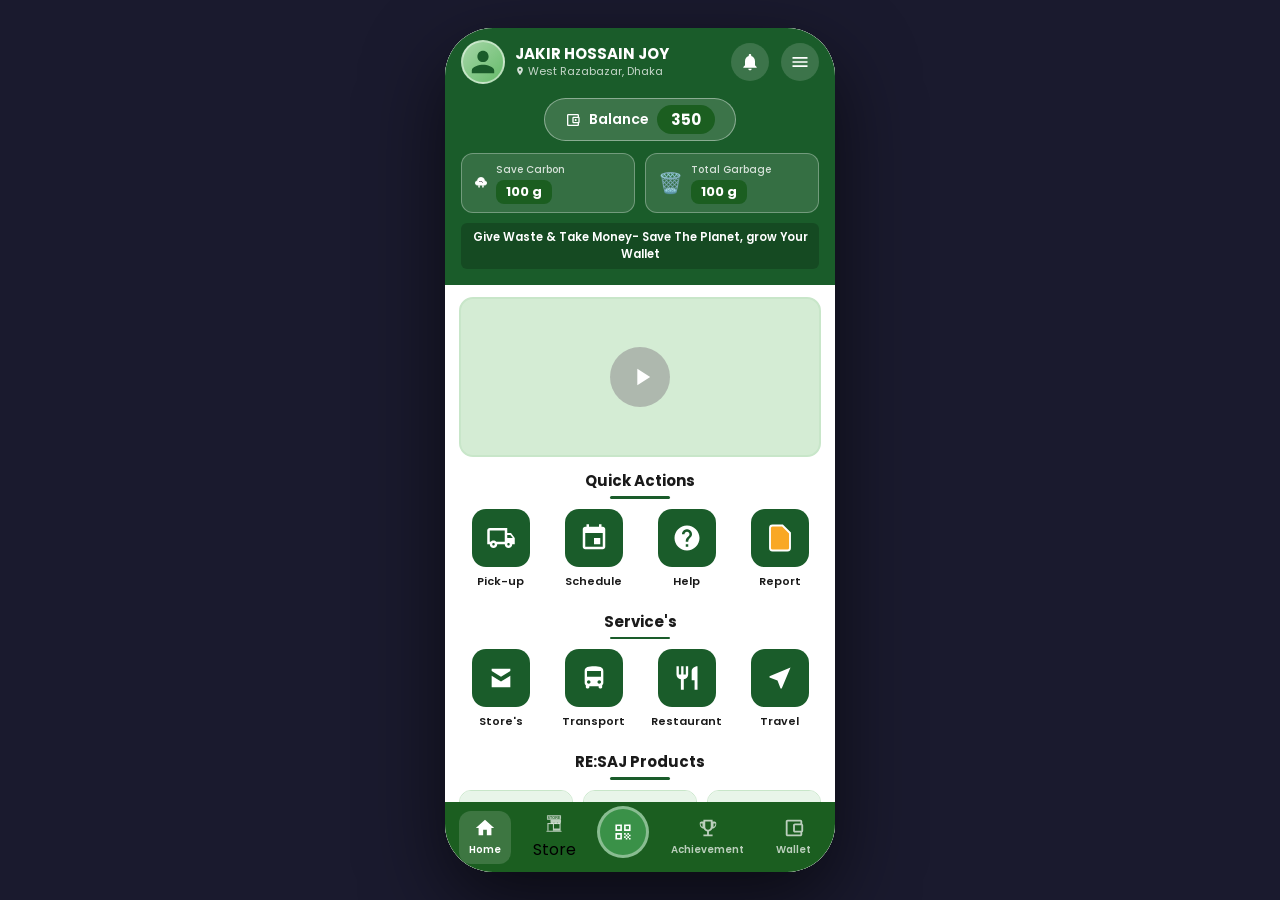
==== resaj-app.html @ 131d543c "Add files via upload" ====
<!DOCTYPE html>
<html lang="en">
<head>
<meta charset="UTF-8">
<meta name="viewport" content="width=device-width, initial-scale=1.0, maximum-scale=1.0">
<title>RE:SAJ App</title>
<link href="https://fonts.googleapis.com/css2?family=Poppins:wght@400;500;600;700;800&family=Nunito:wght@400;600;700;800&display=swap" rel="stylesheet">
<style>
  :root {
    --green-dark: #1a5c2a;
    --green-mid: #216b30;
    --green-main: #2d7a3a;
    --green-light: #3a9148;
    --green-pale: #c8e6c9;
    --green-bg: #e8f5e9;
    --green-btn: #1b5e20;
    --accent-gold: #f9a825;
    --accent-red: #e53935;
    --white: #ffffff;
    --text-dark: #1a1a1a;
    --text-mid: #333;
    --text-light: #666;
    --card-bg: #f5fbf5;
    --border: #c8e6c9;
    --nav-h: 70px;
    --header-h: 60px;
  }

  * { margin: 0; padding: 0; box-sizing: border-box; -webkit-tap-highlight-color: transparent; }

  body {
    font-family: 'Poppins', sans-serif;
    background: #1a1a2e;
    display: flex;
    justify-content: center;
    align-items: center;
    min-height: 100vh;
    padding: 20px;
  }

  .phone-frame {
    width: 390px;
    height: 844px;
    background: #f0f0f0;
    border-radius: 48px;
    box-shadow: 0 30px 80px rgba(0,0,0,0.6), inset 0 0 0 2px #333, inset 0 0 0 4px #555;
    overflow: hidden;
    position: relative;
  }

  .app {
    width: 100%;
    height: 100%;
    background: var(--white);
    position: relative;
    overflow: hidden;
    display: flex;
    flex-direction: column;
  }

  /* ===== SCREEN MANAGEMENT ===== */
  .screen {
    position: absolute;
    inset: 0;
    display: flex;
    flex-direction: column;
    background: var(--white);
    opacity: 0;
    pointer-events: none;
    transition: opacity 0.25s ease;
    overflow: hidden;
  }
  .screen.active {
    opacity: 1;
    pointer-events: all;
  }

  /* ===== SCROLLABLE CONTENT ===== */
  .scroll-content {
    flex: 1;
    overflow-y: auto;
    -webkit-overflow-scrolling: touch;
    scrollbar-width: none;
  }
  .scroll-content::-webkit-scrollbar { display: none; }

  /* ===== TOP HEADER ===== */
  .top-header {
    background: var(--green-dark);
    padding: 12px 16px 16px;
    flex-shrink: 0;
  }

  .header-row {
    display: flex;
    align-items: center;
    justify-content: space-between;
    margin-bottom: 14px;
  }

  .user-info {
    display: flex;
    align-items: center;
    gap: 10px;
  }

  .avatar {
    width: 44px;
    height: 44px;
    border-radius: 50%;
    background: linear-gradient(135deg, #a5d6a7, #66bb6a);
    border: 2px solid rgba(255,255,255,0.5);
    display: flex;
    align-items: center;
    justify-content: center;
    overflow: hidden;
    cursor: pointer;
  }
  .avatar svg { width: 28px; height: 28px; fill: var(--green-dark); }

  .user-text .name {
    font-size: 15px;
    font-weight: 700;
    color: var(--white);
    line-height: 1.2;
  }
  .user-text .location {
    font-size: 11px;
    color: rgba(255,255,255,0.75);
    display: flex;
    align-items: center;
    gap: 3px;
  }

  .header-icons {
    display: flex;
    gap: 12px;
    align-items: center;
  }
  .header-icon-btn {
    width: 38px; height: 38px;
    background: rgba(255,255,255,0.15);
    border-radius: 50%;
    border: none;
    display: flex;
    align-items: center;
    justify-content: center;
    cursor: pointer;
    color: white;
  }
  .header-icon-btn svg { width: 20px; height: 20px; fill: white; }

  .balance-row {
    display: flex;
    justify-content: center;
    margin-bottom: 12px;
  }
  .balance-pill {
    background: rgba(255,255,255,0.15);
    border: 1.5px solid rgba(255,255,255,0.4);
    border-radius: 30px;
    padding: 6px 20px;
    display: flex;
    align-items: center;
    gap: 8px;
    color: white;
    font-size: 14px;
    font-weight: 600;
  }
  .balance-pill .bal-val {
    background: var(--green-btn);
    border-radius: 20px;
    padding: 3px 14px;
    font-size: 15px;
    font-weight: 700;
  }

  .stats-row {
    display: flex;
    gap: 10px;
    margin-bottom: 10px;
  }
  .stat-card {
    flex: 1;
    background: rgba(255,255,255,0.12);
    border: 1.5px solid rgba(255,255,255,0.3);
    border-radius: 12px;
    padding: 8px 12px;
    display: flex;
    align-items: center;
    gap: 8px;
  }
  .stat-icon { font-size: 20px; }
  .stat-info .stat-label { font-size: 10px; color: rgba(255,255,255,0.8); font-weight: 500; }
  .stat-info .stat-val {
    background: var(--green-btn);
    border-radius: 8px;
    padding: 2px 10px;
    font-size: 13px;
    font-weight: 700;
    color: white;
    margin-top: 2px;
    display: inline-block;
  }

  .tagline {
    text-align: center;
    font-size: 11.5px;
    font-weight: 600;
    color: var(--white);
    background: rgba(0,0,0,0.2);
    padding: 6px;
    border-radius: 6px;
  }

  /* ===== VIDEO BANNER ===== */
  .video-banner {
    margin: 12px 14px;
    background: #d4ecd4;
    border-radius: 14px;
    height: 160px;
    display: flex;
    align-items: center;
    justify-content: center;
    border: 2px solid var(--green-pale);
    cursor: pointer;
  }
  .play-btn {
    width: 60px; height: 60px;
    background: rgba(150,150,150,0.6);
    border-radius: 50%;
    display: flex;
    align-items: center;
    justify-content: center;
  }
  .play-btn svg { width: 28px; height: 28px; fill: white; margin-left: 4px; }

  /* ===== SECTION TITLE ===== */
  .section-title {
    font-size: 15px;
    font-weight: 700;
    color: var(--text-dark);
    text-align: center;
    margin: 4px 0 10px;
    position: relative;
  }
  .section-title::after {
    content: '';
    display: block;
    width: 60px;
    height: 2.5px;
    background: var(--green-dark);
    border-radius: 2px;
    margin: 4px auto 0;
  }

  /* ===== QUICK ACTIONS ===== */
  .quick-actions {
    padding: 0 14px 6px;
  }
  .qa-grid {
    display: grid;
    grid-template-columns: repeat(4, 1fr);
    gap: 10px;
  }
  .qa-item {
    display: flex;
    flex-direction: column;
    align-items: center;
    gap: 6px;
    cursor: pointer;
  }
  .qa-icon {
    width: 58px; height: 58px;
    background: var(--green-dark);
    border-radius: 14px;
    display: flex;
    align-items: center;
    justify-content: center;
    transition: transform 0.15s;
  }
  .qa-icon:active { transform: scale(0.92); }
  .qa-icon svg { width: 30px; height: 30px; fill: white; }
  .qa-icon.report { background: var(--green-dark); }
  .qa-icon.report svg { fill: var(--accent-gold); }
  .qa-label { font-size: 11px; font-weight: 600; color: var(--text-dark); }

  /* ===== SERVICES ===== */
  .services-section { padding: 0 14px 6px; }
  .services-grid {
    display: grid;
    grid-template-columns: repeat(4, 1fr);
    gap: 10px;
  }
  .svc-item {
    display: flex;
    flex-direction: column;
    align-items: center;
    gap: 6px;
    cursor: pointer;
  }
  .svc-icon {
    width: 58px; height: 58px;
    background: var(--green-dark);
    border-radius: 14px;
    display: flex;
    align-items: center;
    justify-content: center;
    transition: transform 0.15s;
  }
  .svc-icon:active { transform: scale(0.92); }
  .svc-icon svg { width: 28px; height: 28px; fill: white; }
  .svc-label { font-size: 11px; font-weight: 600; color: var(--text-dark); }

  /* ===== PRODUCTS ===== */
  .products-section { padding: 0 14px 80px; }
  .products-grid {
    display: grid;
    grid-template-columns: repeat(3, 1fr);
    gap: 10px;
  }
  .product-card {
    border-radius: 12px;
    overflow: hidden;
    border: 1.5px solid var(--border);
    cursor: pointer;
    transition: transform 0.15s;
  }
  .product-card:active { transform: scale(0.96); }
  .product-img {
    width: 100%;
    height: 90px;
    object-fit: cover;
    background: #e8f5e9;
    display: flex;
    align-items: center;
    justify-content: center;
    font-size: 32px;
  }
  .product-info {
    background: var(--green-dark);
    padding: 5px 6px;
    text-align: center;
  }
  .product-name { font-size: 10px; font-weight: 600; color: white; }
  .product-price {
    background: rgba(0,0,0,0.3);
    border-radius: 10px;
    padding: 2px 8px;
    font-size: 10px;
    font-weight: 700;
    color: white;
    display: inline-block;
    margin-top: 3px;
  }

  /* ===== BOTTOM NAV ===== */
  .bottom-nav {
    height: var(--nav-h);
    background: var(--green-btn);
    display: flex;
    align-items: center;
    justify-content: space-around;
    flex-shrink: 0;
    border-radius: 0 0 0 0;
    padding: 0 8px;
  }
  .nav-item {
    display: flex;
    flex-direction: column;
    align-items: center;
    gap: 3px;
    cursor: pointer;
    padding: 6px 10px;
    border-radius: 12px;
    transition: background 0.15s;
    position: relative;
  }
  .nav-item.active { background: rgba(255,255,255,0.15); }
  .nav-item svg { width: 22px; height: 22px; fill: rgba(255,255,255,0.7); }
  .nav-item.active svg { fill: white; }
  .nav-item .nav-label { font-size: 10px; font-weight: 600; color: rgba(255,255,255,0.7); }
  .nav-item.active .nav-label { color: white; }
  .nav-scan-wrap {
    width: 52px; height: 52px;
    background: var(--green-light);
    border-radius: 50%;
    border: 3px solid rgba(255,255,255,0.4);
    display: flex;
    align-items: center;
    justify-content: center;
    margin-top: -10px;
    cursor: pointer;
    flex-shrink: 0;
  }
  .nav-scan-wrap svg { width: 26px; height: 26px; fill: white; }

  /* ===== SUB-SCREEN HEADER ===== */
  .sub-header {
    background: var(--green-dark);
    padding: 14px 16px;
    display: flex;
    align-items: center;
    gap: 12px;
    flex-shrink: 0;
  }
  .back-btn {
    width: 34px; height: 34px;
    background: rgba(255,255,255,0.2);
    border-radius: 50%;
    border: none;
    display: flex;
    align-items: center;
    justify-content: center;
    cursor: pointer;
  }
  .back-btn svg { width: 18px; height: 18px; fill: white; }
  .sub-header-title { font-size: 18px; font-weight: 700; color: white; flex: 1; text-align: center; }
  .sub-header-right { width: 34px; display: flex; justify-content: flex-end; }
  .cart-btn {
    width: 34px; height: 34px;
    background: rgba(255,255,255,0.2);
    border-radius: 50%;
    border: none;
    display: flex;
    align-items: center;
    justify-content: center;
    cursor: pointer;
    position: relative;
  }
  .cart-btn svg { width: 20px; height: 20px; fill: white; }
  .cart-badge {
    position: absolute;
    top: -2px; right: -2px;
    width: 14px; height: 14px;
    background: var(--accent-gold);
    border-radius: 50%;
    font-size: 8px;
    font-weight: 700;
    color: var(--green-dark);
    display: flex;
    align-items: center;
    justify-content: center;
  }

  /* ===== STORE SCREEN ===== */
  .store-search {
    margin: 12px 14px 8px;
    display: flex;
    align-items: center;
    background: #f5f5f5;
    border-radius: 30px;
    border: 1.5px solid var(--border);
    padding: 8px 16px;
    gap: 8px;
  }
  .store-search svg { width: 18px; height: 18px; fill: #999; flex-shrink: 0; }
  .store-search input {
    border: none;
    background: transparent;
    font-family: 'Poppins', sans-serif;
    font-size: 13px;
    color: var(--text-dark);
    outline: none;
    flex: 1;
  }

  .store-banner {
    margin: 0 14px 12px;
    background: var(--green-dark);
    border-radius: 16px;
    padding: 16px;
  }
  .store-banner h2 { font-size: 20px; font-weight: 800; color: white; }
  .store-banner p { font-size: 12px; color: rgba(255,255,255,0.85); margin-top: 4px; }
  .recycled-badge {
    display: inline-flex;
    align-items: center;
    gap: 5px;
    background: rgba(255,255,255,0.2);
    border-radius: 20px;
    padding: 4px 12px;
    margin-top: 8px;
    font-size: 12px;
    font-weight: 600;
    color: white;
  }

  .category-tabs {
    display: flex;
    gap: 8px;
    padding: 0 14px 12px;
    overflow-x: auto;
    scrollbar-width: none;
  }
  .category-tabs::-webkit-scrollbar { display: none; }
  .cat-tab {
    padding: 6px 16px;
    border-radius: 20px;
    border: 1.5px solid var(--green-dark);
    font-size: 12px;
    font-weight: 600;
    color: var(--green-dark);
    white-space: nowrap;
    cursor: pointer;
    background: transparent;
    transition: all 0.15s;
    flex-shrink: 0;
  }
  .cat-tab.active {
    background: var(--green-dark);
    color: white;
  }

  .store-products-grid {
    display: grid;
    grid-template-columns: 1fr 1fr;
    gap: 12px;
    padding: 0 14px 80px;
  }
  .store-product-card {
    border-radius: 14px;
    overflow: hidden;
    border: 1.5px solid var(--border);
    cursor: pointer;
  }
  .store-product-img {
    width: 100%;
    height: 130px;
    background: #e8f5e9;
    display: flex;
    align-items: center;
    justify-content: center;
    font-size: 48px;
    position: relative;
    overflow: hidden;
  }
  .store-product-img img { width: 100%; height: 100%; object-fit: cover; }
  .store-product-info {
    background: var(--green-dark);
    padding: 8px 10px;
  }
  .store-product-name { font-size: 13px; font-weight: 600; color: white; }
  .store-product-price { font-size: 15px; font-weight: 800; color: var(--accent-gold); }
  .add-cart-btn {
    display: block;
    width: 100%;
    background: transparent;
    border: 1.5px solid rgba(255,255,255,0.5);
    border-radius: 20px;
    padding: 5px;
    font-size: 11px;
    font-weight: 600;
    color: white;
    cursor: pointer;
    margin-top: 6px;
    font-family: 'Poppins', sans-serif;
    transition: background 0.15s;
  }
  .add-cart-btn:active { background: rgba(255,255,255,0.2); }

  /* ===== SCAN SCREEN ===== */
  .scan-area {
    margin: 16px 20px;
    background: #e8f5e9;
    border-radius: 20px;
    padding: 20px;
    display: flex;
    flex-direction: column;
    align-items: center;
    border: 2px solid var(--green-pale);
  }
  .qr-frame {
    width: 200px; height: 200px;
    background: linear-gradient(135deg, #1a5c2a, #2d7a3a);
    border-radius: 16px;
    display: grid;
    place-items: center;
    position: relative;
    overflow: hidden;
    margin-bottom: 14px;
  }
  .qr-inner {
    width: 160px; height: 160px;
    background: rgba(0,0,0,0.6);
    border-radius: 8px;
    display: flex;
    flex-direction: column;
    gap: 8px;
    padding: 16px;
    align-items: center;
    justify-content: center;
  }
  .qr-line { width: 100%; height: 8px; background: rgba(200,255,200,0.4); border-radius: 4px; }
  .qr-scanner-line {
    position: absolute;
    width: 80%;
    height: 2px;
    background: rgba(100,255,100,0.7);
    top: 50%;
    animation: scan-anim 2s ease-in-out infinite;
  }
  @keyframes scan-anim { 0%,100%{top:20%} 50%{top:80%} }
  .qr-corners {
    position: absolute;
    inset: 8px;
    border-radius: 8px;
  }
  .scan-instruction { font-size: 15px; font-weight: 700; color: var(--green-dark); text-align: center; }
  .scan-sub { font-size: 11px; color: var(--text-light); text-align: center; margin-top: 4px; }

  .scan-tools {
    display: flex;
    gap: 16px;
    margin-top: 12px;
  }
  .scan-tool-btn {
    width: 40px; height: 40px;
    background: var(--green-dark);
    border-radius: 50%;
    border: none;
    display: flex;
    align-items: center;
    justify-content: center;
    cursor: pointer;
  }
  .scan-tool-btn svg { width: 20px; height: 20px; fill: white; }

  .how-to-box {
    margin: 0 14px 12px;
    background: var(--green-dark);
    border-radius: 14px;
    padding: 14px;
  }
  .how-to-box h3 { font-size: 14px; font-weight: 700; color: white; margin-bottom: 10px; }
  .how-step {
    display: flex;
    align-items: flex-start;
    gap: 10px;
    margin-bottom: 8px;
  }
  .step-num {
    width: 24px; height: 24px;
    background: rgba(255,255,255,0.2);
    border-radius: 50%;
    display: flex;
    align-items: center;
    justify-content: center;
    font-size: 12px;
    font-weight: 700;
    color: white;
    flex-shrink: 0;
  }
  .step-text { font-size: 12px; color: rgba(255,255,255,0.9); font-weight: 500; line-height: 1.4; }

  .txn-history-box {
    margin: 0 14px 80px;
    background: var(--green-dark);
    border-radius: 14px;
    padding: 14px;
  }
  .txn-history-box h3 { font-size: 14px; font-weight: 700; color: white; margin-bottom: 10px; }
  .txn-item {
    display: flex;
    align-items: center;
    gap: 10px;
    padding: 8px 0;
    border-bottom: 1px solid rgba(255,255,255,0.1);
  }
  .txn-item:last-child { border-bottom: none; }
  .txn-icon {
    width: 36px; height: 36px;
    background: rgba(255,255,255,0.15);
    border-radius: 8px;
    display: flex;
    align-items: center;
    justify-content: center;
    flex-shrink: 0;
  }
  .txn-icon svg { width: 18px; height: 18px; fill: white; }
  .txn-name { font-size: 12px; font-weight: 600; color: white; }
  .txn-time { font-size: 10px; color: rgba(255,255,255,0.6); }

  /* ===== ACHIEVEMENT SCREEN ===== */
  .achievement-tabs {
    display: flex;
    gap: 8px;
    padding: 12px 14px 0;
    flex-shrink: 0;
  }
  .ach-tab {
    flex: 1;
    padding: 8px 6px;
    border-radius: 20px;
    border: 1.5px solid var(--green-dark);
    font-size: 11px;
    font-weight: 600;
    color: var(--green-dark);
    cursor: pointer;
    background: transparent;
    text-align: center;
    transition: all 0.15s;
    font-family: 'Poppins',sans-serif;
  }
  .ach-tab.active { background: var(--green-dark); color: white; border-color: var(--green-dark); }

  .user-rank-card {
    margin: 12px 14px;
    background: var(--green-dark);
    border-radius: 16px;
    padding: 14px;
    text-align: center;
  }
  .rank-avatar {
    width: 52px; height: 52px;
    background: rgba(255,255,255,0.2);
    border-radius: 50%;
    margin: 0 auto 8px;
    display: flex;
    align-items: center;
    justify-content: center;
  }
  .rank-avatar svg { width: 30px; height: 30px; fill: white; }
  .rank-name { font-size: 14px; font-weight: 700; color: white; margin-bottom: 10px; }
  .rank-stats { display: flex; gap: 1px; }
  .rank-stat {
    flex: 1;
    background: white;
    padding: 8px 4px;
    text-align: center;
  }
  .rank-stat:first-child { border-radius: 10px 0 0 10px; }
  .rank-stat:last-child { border-radius: 0 10px 10px 0; }
  .rank-stat .rs-icon { font-size: 20px; margin-bottom: 4px; }
  .rank-stat .rs-label { font-size: 9px; color: var(--text-light); font-weight: 500; }
  .rank-stat .rs-val { font-size: 13px; font-weight: 800; color: var(--green-dark); }

  .time-tabs {
    display: flex;
    gap: 8px;
    padding: 0 14px 10px;
  }
  .time-tab {
    flex: 1;
    padding: 6px;
    border-radius: 20px;
    border: 1.5px solid var(--green-dark);
    font-size: 11px;
    font-weight: 600;
    color: var(--green-dark);
    cursor: pointer;
    background: transparent;
    text-align: center;
    font-family: 'Poppins', sans-serif;
  }
  .time-tab.active { background: var(--green-dark); color: white; }

  .podium-box {
    margin: 0 14px 12px;
    background: var(--green-dark);
    border-radius: 16px;
    padding: 16px;
  }
  .podium-top3 {
    display: flex;
    align-items: flex-end;
    justify-content: center;
    gap: 8px;
    margin-bottom: 16px;
  }
  .podium-person {
    display: flex;
    flex-direction: column;
    align-items: center;
    gap: 4px;
  }
  .podium-avatar {
    width: 44px; height: 44px;
    border-radius: 50%;
    background: rgba(255,255,255,0.2);
    border: 2px solid rgba(255,255,255,0.4);
    display: flex;
    align-items: center;
    justify-content: center;
    position: relative;
  }
  .podium-avatar svg { width: 26px; height: 26px; fill: white; }
  .crown { position: absolute; top: -14px; font-size: 16px; }
  .podium-pname { font-size: 10px; font-weight: 700; color: white; }
  .podium-pts { font-size: 9px; color: rgba(255,255,255,0.7); }
  .podium-block {
    display: flex;
    align-items: center;
    justify-content: center;
    border-radius: 6px 6px 0 0;
    font-size: 22px;
    font-weight: 800;
    color: rgba(255,255,255,0.4);
  }
  .podium-1 { width: 70px; height: 80px; background: rgba(255,255,255,0.25); }
  .podium-2 { width: 60px; height: 60px; background: rgba(255,255,255,0.15); }
  .podium-3 { width: 60px; height: 50px; background: rgba(255,255,255,0.12); }

  .leaderboard-list { display: flex; flex-direction: column; gap: 8px; }
  .lb-item {
    display: flex;
    align-items: center;
    gap: 10px;
    background: rgba(255,255,255,0.95);
    border-radius: 12px;
    padding: 8px 12px;
  }
  .lb-rank { font-size: 13px; font-weight: 800; color: var(--green-dark); width: 18px; }
  .lb-avatar {
    width: 28px; height: 28px;
    background: var(--green-pale);
    border-radius: 50%;
    display: flex;
    align-items: center;
    justify-content: center;
  }
  .lb-avatar svg { width: 16px; height: 16px; fill: var(--green-dark); }
  .lb-name { flex: 1; font-size: 12px; font-weight: 600; color: var(--text-dark); }
  .lb-pts {
    background: var(--green-dark);
    color: white;
    border-radius: 12px;
    padding: 3px 10px;
    font-size: 10px;
    font-weight: 700;
  }

  /* BADGES TAB */
  .badges-grid {
    display: grid;
    grid-template-columns: repeat(3, 1fr);
    gap: 10px;
    padding: 12px 14px;
  }
  .badge-item {
    display: flex;
    flex-direction: column;
    align-items: center;
    gap: 5px;
  }
  .badge-icon-wrap {
    width: 64px; height: 64px;
    border-radius: 14px;
    display: flex;
    align-items: center;
    justify-content: center;
    font-size: 28px;
  }
  .badge-icon-wrap.earned { opacity: 1; }
  .badge-icon-wrap.locked { background: #ccc !important; opacity: 0.6; }
  .badge-name { font-size: 10px; font-weight: 600; color: var(--text-dark); text-align: center; }

  .how-earn-box {
    margin: 0 14px 80px;
    background: var(--green-dark);
    border-radius: 16px;
    padding: 14px;
  }
  .how-earn-box h3 { font-size: 14px; font-weight: 700; color: white; margin-bottom: 10px; }
  .earn-item {
    display: flex;
    align-items: center;
    gap: 10px;
    background: white;
    border-radius: 10px;
    padding: 9px 12px;
    margin-bottom: 7px;
  }
  .earn-icon { font-size: 24px; flex-shrink: 0; }
  .earn-name { font-size: 12px; font-weight: 700; color: var(--text-dark); }
  .earn-desc { font-size: 10px; color: var(--text-light); }
  .earned-badge {
    background: var(--green-dark);
    color: white;
    border-radius: 12px;
    padding: 3px 10px;
    font-size: 10px;
    font-weight: 700;
    margin-left: auto;
    flex-shrink: 0;
  }

  /* QUIZ TAB */
  .quiz-section { padding: 12px 14px 0; }
  .quiz-section h3 { font-size: 14px; font-weight: 700; color: var(--text-dark); margin-bottom: 10px; }
  .quiz-item {
    display: flex;
    align-items: center;
    gap: 10px;
    background: #f0f9f1;
    border: 1.5px solid var(--border);
    border-radius: 12px;
    padding: 10px 12px;
    margin-bottom: 8px;
    cursor: pointer;
  }
  .quiz-icon { font-size: 28px; flex-shrink: 0; }
  .quiz-name { font-size: 13px; font-weight: 700; color: var(--text-dark); }
  .quiz-count { font-size: 11px; color: var(--text-light); }
  .quiz-chevron { margin-left: auto; }
  .quiz-chevron svg { width: 16px; height: 16px; fill: var(--green-dark); }

  .tasks-section { padding: 12px 14px 0; }
  .tasks-section h3 { font-size: 14px; font-weight: 700; color: var(--text-dark); margin-bottom: 10px; }
  .task-item {
    display: flex;
    align-items: center;
    justify-content: space-between;
    background: #f0f9f1;
    border: 1.5px solid var(--border);
    border-radius: 12px;
    padding: 10px 12px;
    margin-bottom: 8px;
    cursor: pointer;
  }
  .task-name { font-size: 13px; font-weight: 700; color: var(--text-dark); }
  .task-time { font-size: 10px; color: var(--text-light); display: flex; align-items: center; gap: 4px; margin-top: 2px; }
  .task-time svg { width: 12px; height: 12px; fill: var(--text-light); }
  .task-pts {
    background: var(--accent-gold);
    color: var(--green-dark);
    border-radius: 12px;
    padding: 4px 12px;
    font-size: 11px;
    font-weight: 800;
  }

  .awareness-box {
    margin: 12px 14px 80px;
    background: var(--green-dark);
    border-radius: 16px;
    padding: 16px;
    text-align: center;
  }
  .awareness-box h3 { font-size: 15px; font-weight: 700; color: white; margin-bottom: 6px; }
  .awareness-box p { font-size: 11px; color: rgba(255,255,255,0.8); margin-bottom: 12px; line-height: 1.5; }
  .explore-btn {
    display: block;
    background: white;
    border: none;
    border-radius: 24px;
    padding: 10px;
    width: 100%;
    font-size: 13px;
    font-weight: 700;
    color: var(--green-dark);
    cursor: pointer;
    font-family: 'Poppins', sans-serif;
  }

  /* ===== WALLET SCREEN ===== */
  .wallet-header {
    background: var(--green-dark);
    padding: 16px 14px;
    flex-shrink: 0;
  }
  .wallet-balance-card {
    background: rgba(255,255,255,0.1);
    border-radius: 16px;
    padding: 16px;
  }
  .wb-label { font-size: 12px; color: rgba(255,255,255,0.8); font-weight: 500; display: flex; align-items: center; gap: 6px; }
  .wb-label svg { width: 18px; height: 18px; fill: white; }
  .wb-amount { font-size: 32px; font-weight: 800; color: white; margin: 6px 0; }
  .wb-points-row { display: flex; align-items: center; gap: 8px; }
  .wb-pts-label { font-size: 11px; color: rgba(255,255,255,0.7); }
  .wb-pts-val { font-size: 16px; font-weight: 800; color: white; }

  .convert-banner {
    margin: 12px 14px;
    background: linear-gradient(135deg, var(--accent-gold), #f57f17);
    border-radius: 14px;
    padding: 12px 16px;
  }
  .convert-banner h3 { font-size: 14px; font-weight: 700; color: var(--green-dark); }
  .convert-banner p { font-size: 11px; color: rgba(0,0,0,0.6); margin-top: 2px; }

  .wallet-actions {
    display: flex;
    gap: 10px;
    padding: 0 14px 12px;
  }
  .wallet-action-btn {
    flex: 1;
    background: var(--green-btn);
    border: none;
    border-radius: 12px;
    padding: 10px 6px;
    display: flex;
    flex-direction: column;
    align-items: center;
    gap: 4px;
    cursor: pointer;
    transition: opacity 0.15s;
    font-family: 'Poppins', sans-serif;
  }
  .wallet-action-btn:active { opacity: 0.8; }
  .wallet-action-btn svg { width: 20px; height: 20px; fill: white; }
  .wallet-action-btn span { font-size: 11px; font-weight: 600; color: white; }

  .wallet-totals {
    display: flex;
    gap: 10px;
    padding: 0 14px 12px;
  }
  .total-card {
    flex: 1;
    border-radius: 12px;
    padding: 10px;
    display: flex;
    align-items: center;
    gap: 8px;
  }
  .total-card.earned { background: #e8f5e9; }
  .total-card.spent { background: #ffebee; }
  .total-arrow { font-size: 18px; }
  .total-label { font-size: 10px; color: var(--text-light); font-weight: 500; }
  .total-val { font-size: 17px; font-weight: 800; color: var(--text-dark); }

  .txn-history-wallet {
    margin: 0 14px 80px;
    background: var(--green-dark);
    border-radius: 14px;
    padding: 14px;
  }
  .txn-history-wallet h3 { font-size: 14px; font-weight: 700; color: white; margin-bottom: 10px; }
  .wallet-txn-item {
    display: flex;
    align-items: center;
    gap: 10px;
    padding: 9px 0;
    border-bottom: 1px solid rgba(255,255,255,0.1);
  }
  .wallet-txn-item:last-child { border-bottom: none; }
  .wtxn-icon {
    width: 36px; height: 36px;
    border-radius: 10px;
    display: flex;
    align-items: center;
    justify-content: center;
    flex-shrink: 0;
  }
  .wtxn-icon.income { background: rgba(100,255,100,0.2); }
  .wtxn-icon.expense { background: rgba(255,100,100,0.2); }
  .wtxn-icon svg { width: 18px; height: 18px; }
  .wtxn-icon.income svg { fill: #69f0ae; }
  .wtxn-icon.expense svg { fill: #ff8a80; }
  .wtxn-name { font-size: 12px; font-weight: 600; color: white; }
  .wtxn-date { font-size: 10px; color: rgba(255,255,255,0.6); }

  /* ===== PROFILE SCREEN ===== */
  .profile-header {
    background: var(--green-dark);
    padding: 20px 16px;
    text-align: center;
    flex-shrink: 0;
  }
  .profile-avatar-big {
    width: 80px; height: 80px;
    border-radius: 50%;
    background: rgba(255,255,255,0.2);
    border: 3px solid rgba(255,255,255,0.5);
    margin: 0 auto 12px;
    display: flex;
    align-items: center;
    justify-content: center;
  }
  .profile-avatar-big svg { width: 48px; height: 48px; fill: white; }
  .profile-name { font-size: 18px; font-weight: 700; color: white; }
  .profile-loc { font-size: 12px; color: rgba(255,255,255,0.7); margin-top: 4px; }
  .profile-stats-row {
    display: flex;
    gap: 1px;
    margin-top: 14px;
    background: rgba(255,255,255,0.1);
    border-radius: 12px;
    overflow: hidden;
  }
  .ps-stat { flex: 1; padding: 10px 4px; text-align: center; }
  .ps-val { font-size: 16px; font-weight: 800; color: white; }
  .ps-label { font-size: 10px; color: rgba(255,255,255,0.7); }

  .profile-menu { padding: 12px 14px 80px; }
  .profile-menu-item {
    display: flex;
    align-items: center;
    gap: 12px;
    padding: 13px 14px;
    background: #f8fdf8;
    border-radius: 12px;
    margin-bottom: 8px;
    cursor: pointer;
    border: 1px solid var(--border);
  }
  .pmi-icon {
    width: 36px; height: 36px;
    background: var(--green-pale);
    border-radius: 10px;
    display: flex;
    align-items: center;
    justify-content: center;
  }
  .pmi-icon svg { width: 20px; height: 20px; fill: var(--green-dark); }
  .pmi-text { flex: 1; font-size: 13px; font-weight: 600; color: var(--text-dark); }
  .pmi-chevron svg { width: 16px; height: 16px; fill: #999; }

  /* ===== NOTIFICATION SCREEN ===== */
  .notif-list { padding: 12px 14px 80px; }
  .notif-item {
    display: flex;
    gap: 10px;
    padding: 12px;
    background: #f8fdf8;
    border-radius: 12px;
    margin-bottom: 8px;
    border: 1px solid var(--border);
    cursor: pointer;
  }
  .notif-item.unread { background: #e8f5e9; border-color: var(--green-light); }
  .notif-icon {
    width: 38px; height: 38px;
    background: var(--green-dark);
    border-radius: 10px;
    display: flex;
    align-items: center;
    justify-content: center;
    flex-shrink: 0;
  }
  .notif-icon svg { width: 20px; height: 20px; fill: white; }
  .notif-title { font-size: 13px; font-weight: 700; color: var(--text-dark); }
  .notif-desc { font-size: 11px; color: var(--text-light); margin-top: 2px; line-height: 1.4; }
  .notif-time { font-size: 10px; color: #aaa; margin-top: 4px; }
  .unread-dot {
    width: 8px; height: 8px;
    background: var(--green-light);
    border-radius: 50%;
    margin-top: 4px;
    flex-shrink: 0;
  }

  /* ===== MENU SCREEN ===== */
  .menu-header-section {
    background: var(--green-dark);
    padding: 16px;
    display: flex;
    align-items: center;
    gap: 12px;
  }
  .menu-avatar {
    width: 50px; height: 50px;
    background: rgba(255,255,255,0.2);
    border-radius: 50%;
    border: 2px solid rgba(255,255,255,0.4);
    display: flex;
    align-items: center;
    justify-content: center;
  }
  .menu-avatar svg { width: 30px; height: 30px; fill: white; }
  .menu-user-name { font-size: 16px; font-weight: 700; color: white; }
  .menu-user-loc { font-size: 11px; color: rgba(255,255,255,0.7); }
  .menu-list { padding: 12px 14px 80px; }
  .menu-section-title { font-size: 11px; font-weight: 700; color: #999; text-transform: uppercase; letter-spacing: 0.8px; margin: 10px 0 8px; }
  .menu-item {
    display: flex;
    align-items: center;
    gap: 12px;
    padding: 12px 14px;
    border-radius: 12px;
    cursor: pointer;
    margin-bottom: 4px;
    transition: background 0.12s;
  }
  .menu-item:hover { background: var(--green-bg); }
  .menu-item-icon {
    width: 38px; height: 38px;
    background: var(--green-pale);
    border-radius: 10px;
    display: flex;
    align-items: center;
    justify-content: center;
  }
  .menu-item-icon svg { width: 20px; height: 20px; fill: var(--green-dark); }
  .menu-item-label { flex: 1; font-size: 13px; font-weight: 600; color: var(--text-dark); }
  .menu-badge {
    background: var(--accent-red);
    color: white;
    border-radius: 10px;
    padding: 2px 8px;
    font-size: 10px;
    font-weight: 700;
  }

  /* ===== SERVICE SCREENS ===== */
  .service-content { padding: 14px 14px 80px; }
  .service-banner {
    background: var(--green-dark);
    border-radius: 16px;
    padding: 16px;
    margin-bottom: 14px;
    display: flex;
    align-items: center;
    gap: 14px;
  }
  .service-banner-icon { font-size: 40px; }
  .service-banner h2 { font-size: 17px; font-weight: 700; color: white; }
  .service-banner p { font-size: 11px; color: rgba(255,255,255,0.8); margin-top: 4px; }

  .service-options-grid {
    display: grid;
    grid-template-columns: 1fr 1fr;
    gap: 10px;
    margin-bottom: 14px;
  }
  .service-option-card {
    background: var(--green-bg);
    border: 1.5px solid var(--border);
    border-radius: 14px;
    padding: 14px;
    cursor: pointer;
    text-align: center;
    transition: background 0.15s;
  }
  .service-option-card:active { background: var(--green-pale); }
  .soc-icon { font-size: 32px; margin-bottom: 6px; }
  .soc-name { font-size: 12px; font-weight: 700; color: var(--text-dark); }
  .soc-desc { font-size: 10px; color: var(--text-light); margin-top: 3px; }

  .service-list-item {
    display: flex;
    align-items: center;
    gap: 12px;
    background: #f8fdf8;
    border: 1.5px solid var(--border);
    border-radius: 12px;
    padding: 12px;
    margin-bottom: 8px;
    cursor: pointer;
  }
  .sli-icon { font-size: 28px; flex-shrink: 0; }
  .sli-name { font-size: 13px; font-weight: 700; color: var(--text-dark); }
  .sli-desc { font-size: 11px; color: var(--text-light); }
  .sli-action {
    margin-left: auto;
    background: var(--green-dark);
    color: white;
    border-radius: 10px;
    padding: 5px 12px;
    font-size: 11px;
    font-weight: 600;
    flex-shrink: 0;
  }

  /* ===== PICKUP / SCHEDULE SCREENS ===== */
  .pickup-form { padding: 14px 14px 80px; }
  .form-group { margin-bottom: 14px; }
  .form-label { font-size: 12px; font-weight: 600; color: var(--text-dark); margin-bottom: 6px; display: block; }
  .form-input {
    width: 100%;
    background: #f5f5f5;
    border: 1.5px solid var(--border);
    border-radius: 12px;
    padding: 10px 14px;
    font-size: 13px;
    font-family: 'Poppins', sans-serif;
    color: var(--text-dark);
    outline: none;
  }
  .form-input:focus { border-color: var(--green-dark); }
  .form-select {
    width: 100%;
    background: #f5f5f5;
    border: 1.5px solid var(--border);
    border-radius: 12px;
    padding: 10px 14px;
    font-size: 13px;
    font-family: 'Poppins', sans-serif;
    color: var(--text-dark);
    outline: none;
    appearance: none;
  }
  .submit-btn {
    display: block;
    width: 100%;
    background: var(--green-dark);
    color: white;
    border: none;
    border-radius: 14px;
    padding: 14px;
    font-size: 15px;
    font-weight: 700;
    cursor: pointer;
    font-family: 'Poppins', sans-serif;
    margin-top: 8px;
  }

  .schedule-list { padding: 14px 14px 80px; }
  .schedule-item {
    display: flex;
    gap: 12px;
    background: var(--green-bg);
    border: 1.5px solid var(--border);
    border-radius: 14px;
    padding: 12px;
    margin-bottom: 10px;
  }
  .schedule-date {
    background: var(--green-dark);
    border-radius: 10px;
    padding: 8px;
    text-align: center;
    min-width: 48px;
    flex-shrink: 0;
  }
  .schedule-date .day { font-size: 11px; color: rgba(255,255,255,0.7); }
  .schedule-date .num { font-size: 20px; font-weight: 800; color: white; line-height: 1; }
  .schedule-info .sched-title { font-size: 13px; font-weight: 700; color: var(--text-dark); }
  .schedule-info .sched-detail { font-size: 11px; color: var(--text-light); margin-top: 2px; }
  .sched-status {
    margin-left: auto;
    align-self: center;
    font-size: 10px;
    font-weight: 700;
    padding: 4px 10px;
    border-radius: 10px;
    flex-shrink: 0;
  }
  .sched-status.pending { background: #fff3e0; color: #e65100; }
  .sched-status.confirmed { background: #e8f5e9; color: var(--green-dark); }

  /* ===== REPORT SCREEN ===== */
  .report-form { padding: 14px 14px 80px; }
  .report-type-grid {
    display: grid;
    grid-template-columns: 1fr 1fr;
    gap: 10px;
    margin-bottom: 14px;
  }
  .report-type-card {
    background: var(--green-bg);
    border: 1.5px solid var(--border);
    border-radius: 12px;
    padding: 14px 10px;
    text-align: center;
    cursor: pointer;
    transition: all 0.15s;
  }
  .report-type-card.selected { background: var(--green-dark); border-color: var(--green-dark); }
  .report-type-card .rt-icon { font-size: 28px; margin-bottom: 5px; }
  .report-type-card .rt-name { font-size: 12px; font-weight: 600; color: var(--text-dark); }
  .report-type-card.selected .rt-name { color: white; }

  /* HELP SCREEN */
  .help-content { padding: 14px 14px 80px; }
  .faq-item {
    background: var(--green-bg);
    border: 1.5px solid var(--border);
    border-radius: 12px;
    padding: 13px;
    margin-bottom: 8px;
    cursor: pointer;
  }
  .faq-q { font-size: 13px; font-weight: 600; color: var(--text-dark); display: flex; justify-content: space-between; align-items: center; }
  .faq-q svg { width: 16px; height: 16px; fill: var(--green-dark); flex-shrink: 0; }
  .faq-a { font-size: 12px; color: var(--text-light); margin-top: 8px; line-height: 1.5; display: none; }
  .faq-item.open .faq-a { display: block; }

  /* ===== TOAST ===== */
  .toast {
    position: fixed;
    bottom: 90px;
    left: 50%;
    transform: translateX(-50%) translateY(20px);
    background: var(--green-btn);
    color: white;
    padding: 10px 20px;
    border-radius: 20px;
    font-size: 13px;
    font-weight: 600;
    opacity: 0;
    transition: all 0.3s;
    pointer-events: none;
    z-index: 1000;
    white-space: nowrap;
  }
  .toast.show { opacity: 1; transform: translateX(-50%) translateY(0); }
</style>
</head>
<body>

<div class="phone-frame">
<div class="app">

<!-- =================== HOME SCREEN =================== -->
<div class="screen active" id="screen-home">
  <!-- Top Header -->
  <div class="top-header">
    <div class="header-row">
      <div class="user-info">
        <div class="avatar" onclick="showScreen('screen-profile')">
          <svg viewBox="0 0 24 24"><path d="M12 12c2.7 0 4.8-2.1 4.8-4.8S14.7 2.4 12 2.4 7.2 4.5 7.2 7.2 9.3 12 12 12zm0 2.4c-3.2 0-9.6 1.6-9.6 4.8v2.4h19.2v-2.4c0-3.2-6.4-4.8-9.6-4.8z"/></svg>
        </div>
        <div class="user-text">
          <div class="name">JAKIR HOSSAIN JOY</div>
          <div class="location">
            <svg viewBox="0 0 24 24" width="10" height="10" fill="rgba(255,255,255,0.8)"><path d="M12 2C8.13 2 5 5.13 5 9c0 5.25 7 13 7 13s7-7.75 7-13c0-3.87-3.13-7-7-7zm0 9.5c-1.38 0-2.5-1.12-2.5-2.5s1.12-2.5 2.5-2.5 2.5 1.12 2.5 2.5-1.12 2.5-2.5 2.5z"/></svg>
            West Razabazar, Dhaka
          </div>
        </div>
      </div>
      <div class="header-icons">
        <button class="header-icon-btn" onclick="showScreen('screen-notifications')">
          <svg viewBox="0 0 24 24"><path d="M12 22c1.1 0 2-.9 2-2h-4c0 1.1.9 2 2 2zm6-6v-5c0-3.07-1.64-5.64-4.5-6.32V4c0-.83-.67-1.5-1.5-1.5s-1.5.67-1.5 1.5v.68C7.63 5.36 6 7.92 6 11v5l-2 2v1h16v-1l-2-2z"/></svg>
        </button>
        <button class="header-icon-btn" onclick="showScreen('screen-menu')">
          <svg viewBox="0 0 24 24"><path d="M3 18h18v-2H3v2zm0-5h18v-2H3v2zm0-7v2h18V6H3z"/></svg>
        </button>
      </div>
    </div>

    <div class="balance-row">
      <div class="balance-pill">
        <svg viewBox="0 0 24 24" width="16" height="16" fill="white"><path d="M21 7.28V5c0-1.1-.9-2-2-2H5c-1.11 0-2 .9-2 2v14c0 1.1.89 2 2 2h14c1.1 0 2-.9 2-2v-2.28A2 2 0 0022 15V9a2 2 0 00-1-1.72zM20 9v6h-7V9h7zM5 19V5h14v2h-6c-1.1 0-2 .9-2 2v6c0 1.1.9 2 2 2h6v2H5z"/><circle cx="16" cy="12" r="1.5"/></svg>
        Balance
        <div class="bal-val">350</div>
      </div>
    </div>

    <div class="stats-row">
      <div class="stat-card">
        <div class="stat-icon" style="display: flex; align-items: center; justify-content: center; width: 14px; height: 14px;">
  <svg viewBox="0 0 100 100" width="100%" height="100%" fill="white">
    <mask id="co2-mask">
      <rect width="100" height="100" fill="white" />
      <path d="M 32 58 v 17 h -4 l 8 10 l 8 -10 h -4 v -17 z" fill="white" stroke="white" stroke-width="4" stroke-linejoin="round" />
      <path d="M 60 58 v 17 h -4 l 8 10 l 8 -10 h -4 v -17 z" fill="white" stroke="white" stroke-width="4" stroke-linejoin="round" />
    </mask>
    
    <path mask="url(#co2-mask)" d="M 25 65 A 15 15 0 0 1 25 35 A 25 25 0 0 1 75 35 A 15 15 0 0 1 75 65 Z" fill="white" stroke="white" stroke-width="6" stroke-linejoin="round"/>
    
    <text x="50" y="46" font-family="Arial, sans-serif" font-weight="900" font-size="16" fill="currentColor" text-anchor="middle">CO<tspan dy="4" font-size="11" font-weight="bold">2</tspan></text>
    
    <path d="M 32 60 v 15 h -4 l 8 10 l 8 -10 h -4 v -15 z" fill="white"/>
    <path d="M 60 60 v 15 h -4 l 8 10 l 8 -10 h -4 v -15 z" fill="white"/>
  </svg>
</div>
        <div class="stat-info">
          <div class="stat-label">Save Carbon</div>
          <div class="stat-val">100 g</div>
        </div>
      </div>
      <div class="stat-card">
        <div class="stat-icon">🗑️</div>
        <div class="stat-info">
          <div class="stat-label">Total Garbage</div>
          <div class="stat-val">100 g</div>
        </div>
      </div>
    </div>

    <div class="tagline">Give Waste & Take Money- Save The Planet, grow Your Wallet</div>
  </div>

  <div class="scroll-content">
    <!-- Video Banner -->
    <div class="video-banner">
      <div class="play-btn">
        <svg viewBox="0 0 24 24"><path d="M8 5v14l11-7z"/></svg>
      </div>
    </div>

    <!-- Quick Actions -->
    <div class="quick-actions">
      <div class="section-title">Quick Actions</div>
      <div class="qa-grid">
        <div class="qa-item" onclick="showScreen('screen-pickup')">
          <div class="qa-icon">
            <svg viewBox="0 0 24 24"><path d="M20 8h-3V4H3c-1.1 0-2 .9-2 2v11h2c0 1.66 1.34 3 3 3s3-1.34 3-3h6c0 1.66 1.34 3 3 3s3-1.34 3-3h2v-5l-3-4zm-.5 1.5l1.96 2.5H17V9.5h2.5zM6 18c-.55 0-1-.45-1-1s.45-1 1-1 1 .45 1 1-.45 1-1 1zm2.22-3c-.55-.61-1.36-1-2.22-1s-1.67.39-2.22 1H3V6h12v9H8.22zm9.78 3c-.55 0-1-.45-1-1s.45-1 1-1 1 .45 1 1-.45 1-1 1z"/></svg>
          </div>
          <div class="qa-label">Pick-up</div>
        </div>
        <div class="qa-item" onclick="showScreen('screen-schedule')">
          <div class="qa-icon">
            <svg viewBox="0 0 24 24"><path d="M17 12h-5v5h5v-5zM16 1v2H8V1H6v2H5c-1.11 0-1.99.9-1.99 2L3 19c0 1.1.89 2 2 2h14c1.1 0 2-.9 2-2V5c0-1.1-.9-2-2-2h-1V1h-2zm3 18H5V8h14v11z"/></svg>
          </div>
          <div class="qa-label">Schedule</div>
        </div>
        <div class="qa-item" onclick="showScreen('screen-help')">
          <div class="qa-icon">
            <svg viewBox="0 0 24 24"><path d="M12 2C6.48 2 2 6.48 2 12s4.48 10 10 10 10-4.48 10-10S17.52 2 12 2zm1 17h-2v-2h2v2zm2.07-7.75l-.9.92C13.45 12.9 13 13.5 13 15h-2v-.5c0-1.1.45-2.1 1.17-2.83l1.24-1.26c.37-.36.59-.86.59-1.41 0-1.1-.9-2-2-2s-2 .9-2 2H8c0-2.21 1.79-4 4-4s4 1.79 4 4c0 .88-.36 1.68-.93 2.25z"/></svg>
          </div>
          <div class="qa-label">Help</div>
        </div>
        <div class="qa-item" onclick="showScreen('screen-report')">
          <div class="qa-icon report">
            <svg viewBox="0 0 24 24" fill="none"><path d="M14 2H6a2 2 0 00-2 2v16a2 2 0 002 2h12a2 2 0 002-2V8l-6-6z" stroke="white" stroke-width="1.5"/><path d="M12 9v4M12 17h.01" stroke="#f9a825" stroke-width="2" stroke-linecap="round"/></svg>
          </div>
          <div class="qa-label">Report</div>
        </div>
      </div>
    </div>

    <!-- Services -->
    <div class="services-section" style="margin-top:14px">
      <div class="section-title">Service's</div>
      <div class="services-grid">
        <div class="svc-item" onclick="showScreen('screen-stores')">
          <div class="svc-icon">
            <svg viewBox="0 0 24 24"><path d="M20 4H4v2l8 5 8-5V4zM4 20h16V10l-8 5-8-5v10z"/></svg>
          </div>
          <div class="svc-label">Store's</div>
        </div>
        <div class="svc-item" onclick="showScreen('screen-transport')">
          <div class="svc-icon">
            <svg viewBox="0 0 24 24"><path d="M4 16c0 .88.39 1.67 1 2.22V20c0 .55.45 1 1 1h1c.55 0 1-.45 1-1v-1h8v1c0 .55.45 1 1 1h1c.55 0 1-.45 1-1v-1.78c.61-.55 1-1.34 1-2.22V6c0-3.5-3.58-4-8-4s-8 .5-8 4v10zm3.5 1c-.83 0-1.5-.67-1.5-1.5S6.67 14 7.5 14s1.5.67 1.5 1.5S8.33 17 7.5 17zm9 0c-.83 0-1.5-.67-1.5-1.5s.67-1.5 1.5-1.5 1.5.67 1.5 1.5-.67 1.5-1.5 1.5zm1.5-6H6V6h12v5z"/></svg>
          </div>
          <div class="svc-label">Transport</div>
        </div>
        <div class="svc-item" onclick="showScreen('screen-restaurant')">
          <div class="svc-icon">
            <svg viewBox="0 0 24 24"><path d="M11 9H9V2H7v7H5V2H3v7c0 2.12 1.66 3.84 3.75 3.97V22h2.5v-9.03C11.34 12.84 13 11.12 13 9V2h-2v7zm5-3v8h2.5v8H21V2c-2.76 0-5 2.24-5 4z"/></svg>
          </div>
          <div class="svc-label">Restaurant</div>
        </div>
        <div class="svc-item" onclick="showScreen('screen-travel')">
          <div class="svc-icon">
            <svg viewBox="0 0 24 24"><path d="M21 3L3 10.53v.98l6.84 2.65L12.48 21h.98L21 3z"/></svg>
          </div>
          <div class="svc-label">Travel</div>
        </div>
      </div>
    </div>

    <!-- RE:SAJ Products -->
    <div class="products-section" style="margin-top:14px">
      <div class="section-title">RE:SAJ Products</div>
      <div class="products-grid">
        <div class="product-card" onclick="showScreen('screen-store')">
          <div class="product-img">👕</div>
          <div class="product-info">
            <div class="product-name">T-shirt</div>
            <div class="product-price">৳ 250</div>
          </div>
        </div>
        <div class="product-card" onclick="showScreen('screen-store')">
          <div class="product-img">🍱</div>
          <div class="product-info">
            <div class="product-name">Curtlet</div>
            <div class="product-price">৳ 250</div>
          </div>
        </div>
        <div class="product-card" onclick="showScreen('screen-store')">
          <div class="product-img">👜</div>
          <div class="product-info">
            <div class="product-name">Eco-Bag</div>
            <div class="product-price">৳ 250</div>
          </div>
        </div>
        <div class="product-card" onclick="showScreen('screen-store')">
          <div class="product-img">👗</div>
          <div class="product-info">
            <div class="product-name">Panjabi</div>
            <div class="product-price">৳ 250</div>
          </div>
        </div>
        <div class="product-card" onclick="showScreen('screen-store')">
          <div class="product-img">🪞</div>
          <div class="product-info">
            <div class="product-name">Home Decor</div>
            <div class="product-price">৳ 250</div>
          </div>
        </div>
        <div class="product-card" onclick="showScreen('screen-store')">
          <div class="product-img">📔</div>
          <div class="product-info">
            <div class="product-name">Notebook</div>
            <div class="product-price">৳ 250</div>
          </div>
        </div>
      </div>
    </div>
  </div>

  <!-- Bottom Nav -->
  <div class="bottom-nav">
    <div class="nav-item active" onclick="setNav(this)">
      <svg viewBox="0 0 24 24"><path d="M10 20v-6h4v6h5v-8h3L12 3 2 12h3v8z"/></svg>
      <span class="nav-label">Home</span>
    </div>
<div class="nav-item" onclick="showScreen('screen-store'); setNav(this)">
  <svg viewBox="0 0 100 100" width="24" height="24" fill="currentColor">
    <mask id="store-mask">
      <rect width="100" height="100" fill="white" />
      <rect x="25" y="55" width="20" height="30" fill="black" />
      <rect x="50" y="55" width="25" height="20" fill="black" />
      <text x="50" y="31" font-family="Arial, sans-serif" font-weight="900" font-size="16" fill="black" text-anchor="middle" letter-spacing="1">STORE</text>
    </mask>
    
    <g mask="url(#store-mask)">
      <rect x="15" y="85" width="70" height="5" rx="2" />
      <rect x="20" y="50" width="60" height="35" />
      <rect x="18" y="15" width="64" height="20" rx="2" />
      <path d="M18 35h64v10c0 4.42-3.58 8-8 8s-8-3.58-8-8c0 4.42-3.58 8-8 8s-8-3.58-8-8c0 4.42-3.58 8-8 8s-8-3.58-8-8v-10z" />
    </g>
  </svg>
  <span>Store</span>
</div>
    <div class="nav-scan-wrap" onclick="showScreen('screen-scan')">
      <svg viewBox="0 0 24 24"><path d="M9.5 6.5v3h-3v-3h3M11 5H5v6h6V5zm-1.5 9.5v3h-3v-3h3M11 13H5v6h6v-6zm6.5-6.5v3h-3v-3h3M19 5h-6v6h6V5zm-6 8h1.5v1.5H13V13zm1.5 1.5H16V16h-1.5v-1.5zM16 13h1.5v1.5H16V13zm-3 3h1.5v1.5H13V16zm1.5 1.5H16V19h-1.5v-1.5zM16 16h1.5v1.5H16V16zm1.5-1.5H19V16h-1.5v-1.5zm0 3H19V19h-1.5v-1.5z"/></svg>
    </div>
    <div class="nav-item" onclick="showScreen('screen-achievement'); setNav(this)">
      <svg viewBox="0 0 24 24"><path d="M19 5h-2V3H7v2H5c-1.1 0-2 .9-2 2v1c0 2.55 1.92 4.63 4.39 4.94.63 1.5 1.98 2.63 3.61 2.96V19H7v2h10v-2h-4v-3.1c1.63-.33 2.98-1.46 3.61-2.96C19.08 12.63 21 10.55 21 8V7c0-1.1-.9-2-2-2zm-15 3V7h2v3.82C4.84 10.4 4 9.3 4 8zm8 6c-1.65 0-3-1.35-3-3V5h6v6c0 1.65-1.35 3-3 3zm8-6c0 1.3-.84 2.4-2 2.82V7h2v1z"/></svg>
      <span class="nav-label">Achievement</span>
    </div>
    <div class="nav-item" onclick="showScreen('screen-wallet'); setNav(this)">
      <svg viewBox="0 0 24 24"><path d="M21 7.28V5c0-1.1-.9-2-2-2H5c-1.11 0-2 .9-2 2v14c0 1.1.89 2 2 2h14c1.1 0 2-.9 2-2v-2.28A2 2 0 0022 15V9a2 2 0 00-1-1.72zM20 9v6h-7V9h7zM5 19V5h14v2h-6c-1.1 0-2 .9-2 2v6c0 1.1.9 2 2 2h6v2H5z"/></svg>
      <span class="nav-label">Wallet</span>
    </div>
  </div>
</div>

<!-- =================== STORE SCREEN =================== -->
<div class="screen" id="screen-store">
  <div class="sub-header">
    <button class="back-btn" onclick="goBack()">
      <svg viewBox="0 0 24 24"><path d="M20 11H7.83l5.59-5.59L12 4l-8 8 8 8 1.41-1.41L7.83 13H20v-2z"/></svg>
    </button>
    <div class="sub-header-title">RE:SAJ Store</div>
    <div class="sub-header-right">
      <button class="cart-btn" onclick="showToast('Cart: 2 items')">
        <svg viewBox="0 0 24 24"><path d="M7 18c-1.1 0-1.99.9-1.99 2S5.9 22 7 22s2-.9 2-2-.9-2-2-2zM1 2v2h2l3.6 7.59-1.35 2.45c-.16.28-.25.61-.25.96C5 16.1 5.9 17 7 17h12v-2H7.42c-.14 0-.25-.11-.25-.25l.03-.12.9-1.63H19c.75 0 1.41-.41 1.75-1.03l3.58-6.49A1 1 0 0023.47 4H5.21l-.94-2H1zm16 16c-1.1 0-1.99.9-1.99 2s.89 2 1.99 2 2-.9 2-2-.9-2-2-2z"/></svg>
        <div class="cart-badge">2</div>
      </button>
    </div>
  </div>

  <div class="scroll-content">
    <div class="store-search">
      <svg viewBox="0 0 24 24"><path d="M15.5 14h-.79l-.28-.27A6.471 6.471 0 0016 9.5 6.5 6.5 0 109.5 16c1.61 0 3.09-.59 4.23-1.57l.27.28v.79l5 4.99L20.49 19l-4.99-5zm-6 0C7.01 14 5 11.99 5 9.5S7.01 5 9.5 5 14 7.01 14 9.5 11.99 14 9.5 14z"/></svg>
      <input type="text" placeholder="Search eco-friendly products">
    </div>

    <div class="store-banner">
      <h2>Traditional Fusion</h2>
      <p>Handcrafted Products from recycled materials</p>
      <div class="recycled-badge">♻️ 100% Recycled</div>
    </div>

    <div class="category-tabs">
      <button class="cat-tab active">All</button>
      <button class="cat-tab">Clothing</button>
      <button class="cat-tab">Food</button>
      <button class="cat-tab">Home</button>
      <button class="cat-tab">Accessories</button>
    </div>

    <div class="store-products-grid">
      <div class="store-product-card">
        <div class="store-product-img">👕</div>
        <div class="store-product-info">
          <div class="store-product-name">T-shirt</div>
          <div class="store-product-price">৳250</div>
          <button class="add-cart-btn" onclick="showToast('Added to cart!')">Add to Cart</button>
        </div>
      </div>
      <div class="store-product-card">
        <div class="store-product-img">👖</div>
        <div class="store-product-info">
          <div class="store-product-name">Pant</div>
          <div class="store-product-price">৳250</div>
          <button class="add-cart-btn" onclick="showToast('Added to cart!')">Add to Cart</button>
        </div>
      </div>
      <div class="store-product-card">
        <div class="store-product-img">👜</div>
        <div class="store-product-info">
          <div class="store-product-name">Recycled Bag</div>
          <div class="store-product-price">৳250</div>
          <button class="add-cart-btn" onclick="showToast('Added to cart!')">Add to Cart</button>
        </div>
      </div>
      <div class="store-product-card">
        <div class="store-product-img">📓</div>
        <div class="store-product-info">
          <div class="store-product-name">Recycled notebook</div>
          <div class="store-product-price">৳250</div>
          <button class="add-cart-btn" onclick="showToast('Added to cart!')">Add to Cart</button>
        </div>
      </div>
      <div class="store-product-card">
        <div class="store-product-img">🧣</div>
        <div class="store-product-info">
          <div class="store-product-name">Eco Scarf</div>
          <div class="store-product-price">৳180</div>
          <button class="add-cart-btn" onclick="showToast('Added to cart!')">Add to Cart</button>
        </div>
      </div>
      <div class="store-product-card">
        <div class="store-product-img">🪴</div>
        <div class="store-product-info">
          <div class="store-product-name">Plant Pot</div>
          <div class="store-product-price">৳150</div>
          <button class="add-cart-btn" onclick="showToast('Added to cart!')">Add to Cart</button>
        </div>
      </div>
    </div>
  </div>

  <div class="bottom-nav">
    <div class="nav-item" onclick="showScreen('screen-home'); setNav(this)">
      <svg viewBox="0 0 24 24"><path d="M10 20v-6h4v6h5v-8h3L12 3 2 12h3v8z"/></svg>
      <span class="nav-label">Home</span>
    </div>
    <div class="nav-item active" onclick="setNav(this)">
      <svg viewBox="0 0 24 24"><path d="M19.36 10.04C18.67 6.59 15.64 4 12 4 9.11 4 6.6 5.64 5.35 8.04 2.34 8.36 0 10.91 0 14c0 3.31 2.69 6 6 6h13c2.76 0 5-2.24 5-5 0-2.64-2.05-4.78-4.64-4.96z"/></svg>
      <span class="nav-label">Store</span>
    </div>
    <div class="nav-scan-wrap" onclick="showScreen('screen-scan')">
      <svg viewBox="0 0 24 24"><path d="M9.5 6.5v3h-3v-3h3M11 5H5v6h6V5zm-1.5 9.5v3h-3v-3h3M11 13H5v6h6v-6zm6.5-6.5v3h-3v-3h3M19 5h-6v6h6V5zm-6 8h1.5v1.5H13V13zm1.5 1.5H16V16h-1.5v-1.5zM16 13h1.5v1.5H16V13zm-3 3h1.5v1.5H13V16zm1.5 1.5H16V19h-1.5v-1.5zM16 16h1.5v1.5H16V16zm1.5-1.5H19V16h-1.5v-1.5zm0 3H19V19h-1.5v-1.5z"/></svg>
    </div>
    <div class="nav-item" onclick="showScreen('screen-achievement')">
      <svg viewBox="0 0 24 24"><path d="M19 5h-2V3H7v2H5c-1.1 0-2 .9-2 2v1c0 2.55 1.92 4.63 4.39 4.94.63 1.5 1.98 2.63 3.61 2.96V19H7v2h10v-2h-4v-3.1c1.63-.33 2.98-1.46 3.61-2.96C19.08 12.63 21 10.55 21 8V7c0-1.1-.9-2-2-2z"/></svg>
      <span class="nav-label">Achievement</span>
    </div>
    <div class="nav-item" onclick="showScreen('screen-wallet')">
      <svg viewBox="0 0 24 24"><path d="M21 7.28V5c0-1.1-.9-2-2-2H5c-1.11 0-2 .9-2 2v14c0 1.1.89 2 2 2h14c1.1 0 2-.9 2-2v-2.28A2 2 0 0022 15V9a2 2 0 00-1-1.72z"/></svg>
      <span class="nav-label">Wallet</span>
    </div>
  </div>
</div>

<!-- =================== SCAN SCREEN =================== -->
<div class="screen" id="screen-scan">
  <div class="sub-header">
    <button class="back-btn" onclick="goBack()">
      <svg viewBox="0 0 24 24"><path d="M20 11H7.83l5.59-5.59L12 4l-8 8 8 8 1.41-1.41L7.83 13H20v-2z"/></svg>
    </button>
    <div class="sub-header-title">Scan QR Code</div>
    <div class="sub-header-right"></div>
  </div>

  <div class="scroll-content">
    <div class="scan-area">
      <div class="qr-frame">
        <div class="qr-inner">
          <div class="qr-line"></div>
          <div class="qr-line" style="width:60%"></div>
          <div class="qr-line"></div>
          <div class="qr-line" style="width:80%"></div>
        </div>
        <div class="qr-scanner-line"></div>
      </div>
      <div class="scan-instruction">Position QR Code in Frame</div>
      <div class="scan-sub">Scanning will start automatically</div>
      <div class="scan-tools">
        <button class="scan-tool-btn" onclick="showToast('Gallery opened')">
          <svg viewBox="0 0 24 24"><path d="M21 19V5c0-1.1-.9-2-2-2H5c-1.1 0-2 .9-2 2v14c0 1.1.9 2 2 2h14c1.1 0 2-.9 2-2zM8.5 13.5l2.5 3.01L14.5 12l4.5 6H5l3.5-4.5z"/></svg>
        </button>
        <button class="scan-tool-btn" onclick="showToast('Flashlight toggled')">
          <svg viewBox="0 0 24 24"><path d="M7 2v11h3v9l7-12h-4l4-8z"/></svg>
        </button>
      </div>
    </div>

    <div class="how-to-box">
      <h3>How to Scan</h3>
      <div class="how-step">
        <div class="step-num">1</div>
        <div class="step-text">Find the QR code on your waste bin or pickup location</div>
      </div>
      <div class="how-step">
        <div class="step-num">2</div>
        <div class="step-text">Hold your phone steady and position the code in the frame</div>
      </div>
      <div class="how-step">
        <div class="step-num">3</div>
        <div class="step-text">Wait for automatic scanning and earn your green points!</div>
      </div>
    </div>

    <div class="txn-history-box">
      <h3>Transaction History</h3>
      <div class="txn-item">
        <div class="txn-icon">
          <svg viewBox="0 0 24 24"><path d="M9.5 6.5v3h-3v-3h3M11 5H5v6h6V5zm-1.5 9.5v3h-3v-3h3M11 13H5v6h6v-6zm6.5-6.5v3h-3v-3h3M19 5h-6v6h6V5z"/></svg>
        </div>
        <div>
          <div class="txn-name">West Razabazar Bin #42</div>
          <div class="txn-time">2 hours ago</div>
        </div>
      </div>
      <div class="txn-item">
        <div class="txn-icon">
          <svg viewBox="0 0 24 24"><path d="M9.5 6.5v3h-3v-3h3M11 5H5v6h6V5zm-1.5 9.5v3h-3v-3h3M11 13H5v6h6v-6zm6.5-6.5v3h-3v-3h3M19 5h-6v6h6V5z"/></svg>
        </div>
        <div>
          <div class="txn-name">Collection Point A</div>
          <div class="txn-time">Yesterday, 10:00 AM</div>
        </div>
      </div>
      <div class="txn-item">
        <div class="txn-icon">
          <svg viewBox="0 0 24 24"><path d="M9.5 6.5v3h-3v-3h3M11 5H5v6h6V5zm-1.5 9.5v3h-3v-3h3M11 13H5v6h6v-6zm6.5-6.5v3h-3v-3h3M19 5h-6v6h6V5z"/></svg>
        </div>
        <div>
          <div class="txn-name">Community Center Bin</div>
          <div class="txn-time">Nov 20, 2025</div>
        </div>
      </div>
    </div>
  </div>

  <div class="bottom-nav">
    <div class="nav-item" onclick="showScreen('screen-home')"><svg viewBox="0 0 24 24"><path d="M10 20v-6h4v6h5v-8h3L12 3 2 12h3v8z"/></svg><span class="nav-label">Home</span></div>
    <div class="nav-item" onclick="showScreen('screen-store')"><svg viewBox="0 0 24 24"><path d="M19.36 10.04C18.67 6.59 15.64 4 12 4 9.11 4 6.6 5.64 5.35 8.04 2.34 8.36 0 10.91 0 14c0 3.31 2.69 6 6 6h13c2.76 0 5-2.24 5-5 0-2.64-2.05-4.78-4.64-4.96z"/></svg><span class="nav-label">Store</span></div>
    <div class="nav-scan-wrap active-scan" style="background:rgba(255,255,255,0.3)" onclick="showToast('Scanner active')">
      <svg viewBox="0 0 24 24"><path d="M9.5 6.5v3h-3v-3h3M11 5H5v6h6V5zm-1.5 9.5v3h-3v-3h3M11 13H5v6h6v-6zm6.5-6.5v3h-3v-3h3M19 5h-6v6h6V5zm-6 8h1.5v1.5H13V13zm1.5 1.5H16V16h-1.5v-1.5zM16 13h1.5v1.5H16V13zm-3 3h1.5v1.5H13V16zm1.5 1.5H16V19h-1.5v-1.5zM16 16h1.5v1.5H16V16zm1.5-1.5H19V16h-1.5v-1.5zm0 3H19V19h-1.5v-1.5z"/></svg>
    </div>
    <div class="nav-item" onclick="showScreen('screen-achievement')"><svg viewBox="0 0 24 24"><path d="M19 5h-2V3H7v2H5c-1.1 0-2 .9-2 2v1c0 2.55 1.92 4.63 4.39 4.94.63 1.5 1.98 2.63 3.61 2.96V19H7v2h10v-2h-4v-3.1c1.63-.33 2.98-1.46 3.61-2.96C19.08 12.63 21 10.55 21 8V7c0-1.1-.9-2-2-2z"/></svg><span class="nav-label">Achievement</span></div>
    <div class="nav-item" onclick="showScreen('screen-wallet')"><svg viewBox="0 0 24 24"><path d="M21 7.28V5c0-1.1-.9-2-2-2H5c-1.11 0-2 .9-2 2v14c0 1.1.89 2 2 2h14c1.1 0 2-.9 2-2v-2.28A2 2 0 0022 15V9a2 2 0 00-1-1.72z"/></svg><span class="nav-label">Wallet</span></div>
  </div>
</div>

<!-- =================== ACHIEVEMENT SCREEN =================== -->
<div class="screen" id="screen-achievement">
  <div class="sub-header">
    <button class="back-btn" onclick="goBack()"><svg viewBox="0 0 24 24"><path d="M20 11H7.83l5.59-5.59L12 4l-8 8 8 8 1.41-1.41L7.83 13H20v-2z"/></svg></button>
    <div class="sub-header-title">Achievement</div>
    <div class="sub-header-right"></div>
  </div>

  <div class="achievement-tabs">
    <button class="ach-tab active" onclick="switchAchTab('leaderboard', this)">Leaderboard</button>
    <button class="ach-tab" onclick="switchAchTab('badge', this)">Badge</button>
    <button class="ach-tab" onclick="switchAchTab('quiz', this)">Quiz & Task</button>
  </div>

  <!-- LEADERBOARD TAB -->
  <div class="scroll-content" id="ach-leaderboard">
    <div class="user-rank-card">
      <div class="rank-avatar"><svg viewBox="0 0 24 24"><path d="M12 12c2.7 0 4.8-2.1 4.8-4.8S14.7 2.4 12 2.4 7.2 4.5 7.2 7.2 9.3 12 12 12zm0 2.4c-3.2 0-9.6 1.6-9.6 4.8v2.4h19.2v-2.4c0-3.2-6.4-4.8-9.6-4.8z" fill="white"/></svg></div>
      <div class="rank-name">Jakir Hossain Joy</div>
      <div class="rank-stats">
        <div class="rank-stat">
          <div class="rs-icon">⭐</div>
          <div class="rs-label">Points</div>
          <div class="rs-val">60,000</div>
        </div>
        <div class="rank-stat">
          <div class="rs-icon">🌐</div>
          <div class="rs-label">City Rank</div>
          <div class="rs-val">#9,999</div>
        </div>
        <div class="rank-stat">
          <div class="rs-icon">👥</div>
          <div class="rs-label">Society Rank</div>
          <div class="rs-val">#1</div>
        </div>
      </div>
    </div>

    <div class="time-tabs">
      <button class="time-tab active" onclick="setTimeTab(this)">Daily</button>
      <button class="time-tab" onclick="setTimeTab(this)">Weekly</button>
      <button class="time-tab" onclick="setTimeTab(this)">Monthly</button>
    </div>

    <div class="podium-box">
      <div class="podium-top3">
        <div class="podium-person">
          <div class="podium-avatar"><svg viewBox="0 0 24 24" width="26" height="26"><path d="M12 12c2.7 0 4.8-2.1 4.8-4.8S14.7 2.4 12 2.4 7.2 4.5 7.2 7.2 9.3 12 12 12zm0 2.4c-3.2 0-9.6 1.6-9.6 4.8v2.4h19.2v-2.4c0-3.2-6.4-4.8-9.6-4.8z" fill="white"/></svg></div>
          <div class="podium-pname">JAKIR</div>
          <div class="podium-pts">5000 Point</div>
          <div class="podium-block podium-2">2</div>
        </div>
        <div class="podium-person">
          <div class="podium-avatar" style="border-color:#f9a825">
            <div class="crown">👑</div>
            <svg viewBox="0 0 24 24" width="26" height="26"><path d="M12 12c2.7 0 4.8-2.1 4.8-4.8S14.7 2.4 12 2.4 7.2 4.5 7.2 7.2 9.3 12 12 12zm0 2.4c-3.2 0-9.6 1.6-9.6 4.8v2.4h19.2v-2.4c0-3.2-6.4-4.8-9.6-4.8z" fill="white"/></svg>
          </div>
          <div class="podium-pname">HOSSAIN</div>
          <div class="podium-pts">6000 Point</div>
          <div class="podium-block podium-1">1</div>
        </div>
        <div class="podium-person">
          <div class="podium-avatar"><svg viewBox="0 0 24 24" width="26" height="26"><path d="M12 12c2.7 0 4.8-2.1 4.8-4.8S14.7 2.4 12 2.4 7.2 4.5 7.2 7.2 9.3 12 12 12zm0 2.4c-3.2 0-9.6 1.6-9.6 4.8v2.4h19.2v-2.4c0-3.2-6.4-4.8-9.6-4.8z" fill="white"/></svg></div>
          <div class="podium-pname">JOY</div>
          <div class="podium-pts">4000 Point</div>
          <div class="podium-block podium-3">3</div>
        </div>
      </div>
      <div class="leaderboard-list">
        <div class="lb-item"><div class="lb-rank">4.</div><div class="lb-avatar"><svg viewBox="0 0 24 24" width="16" height="16"><path d="M12 12c2.7 0 4.8-2.1 4.8-4.8S14.7 2.4 12 2.4 7.2 4.5 7.2 7.2 9.3 12 12 12zm0 2.4c-3.2 0-9.6 1.6-9.6 4.8v2.4h19.2v-2.4c0-3.2-6.4-4.8-9.6-4.8z" fill="#2d7a3a"/></svg></div><div class="lb-name">JAKIR HOSSAIN JOY</div><div class="lb-pts">3000 Point</div></div>
        <div class="lb-item"><div class="lb-rank">5.</div><div class="lb-avatar"><svg viewBox="0 0 24 24" width="16" height="16"><path d="M12 12c2.7 0 4.8-2.1 4.8-4.8S14.7 2.4 12 2.4 7.2 4.5 7.2 7.2 9.3 12 12 12zm0 2.4c-3.2 0-9.6 1.6-9.6 4.8v2.4h19.2v-2.4c0-3.2-6.4-4.8-9.6-4.8z" fill="#2d7a3a"/></svg></div><div class="lb-name">JAKIR HOSSAIN JOY</div><div class="lb-pts">2000 Point</div></div>
        <div class="lb-item"><div class="lb-rank">6.</div><div class="lb-avatar"><svg viewBox="0 0 24 24" width="16" height="16"><path d="M12 12c2.7 0 4.8-2.1 4.8-4.8S14.7 2.4 12 2.4 7.2 4.5 7.2 7.2 9.3 12 12 12zm0 2.4c-3.2 0-9.6 1.6-9.6 4.8v2.4h19.2v-2.4c0-3.2-6.4-4.8-9.6-4.8z" fill="#2d7a3a"/></svg></div><div class="lb-name">JAKIR HOSSAIN JOY</div><div class="lb-pts">1000 Point</div></div>
      </div>
    </div>
    <div style="height:80px"></div>
  </div>

  <!-- BADGE TAB -->
  <div class="scroll-content" id="ach-badge" style="display:none">
    <div style="padding:12px 14px 0"><div class="section-title" style="text-align:left">My Badges</div></div>
    <div style="margin:0 14px 12px; background:var(--green-dark); border-radius:16px; padding:14px">
      <div class="badges-grid" style="padding:0">
        <div class="badge-item"><div class="badge-icon-wrap earned" style="background:#c8b400">⏰</div><div class="badge-name" style="color:white">Early Bird</div></div>
        <div class="badge-item"><div class="badge-icon-wrap earned" style="background:#388e3c">⭐</div><div class="badge-name" style="color:white">Recycle Star</div></div>
        <div class="badge-item"><div class="badge-icon-wrap earned" style="background:#37474f">☁️</div><div class="badge-name" style="color:white">Carbon Saver</div></div>
        <div class="badge-item"><div class="badge-icon-wrap earned" style="background:#6d4c41">🏆</div><div class="badge-name" style="color:white">Waste Warrior</div></div>
        <div class="badge-item"><div class="badge-icon-wrap earned" style="background:#2e7d32">🏆</div><div class="badge-name" style="color:white">Eco Champion</div></div>
        <div class="badge-item"><div class="badge-icon-wrap locked" style="background:#388e3c">🔒</div><div class="badge-name" style="color:rgba(255,255,255,0.6)">Green Legend</div></div>
      </div>
    </div>

    <div class="how-earn-box">
      <h3>How to Earn</h3>
      <div class="earn-item"><div class="earn-icon">⏰</div><div><div class="earn-name">Early Bird</div><div class="earn-desc">Complete 10 morning pick-up</div></div><div class="earned-badge">Earned</div></div>
      <div class="earn-item"><div class="earn-icon">⭐</div><div><div class="earn-name">Recycle Star</div><div class="earn-desc">Achieve 500 Green Points</div></div><div class="earned-badge">Earned</div></div>
      <div class="earn-item"><div class="earn-icon">☁️</div><div><div class="earn-name">Carbon Saver</div><div class="earn-desc">Save 5g Carbon Emissions</div></div><div class="earned-badge">Earned</div></div>
      <div class="earn-item"><div class="earn-icon">🏅</div><div><div class="earn-name">Waste Warrior</div><div class="earn-desc">Recycle 50kg of waste</div></div></div>
      <div class="earn-item"><div class="earn-icon">🏆</div><div><div class="earn-name">Eco Champion</div><div class="earn-desc">Complete 25 sustainable tasks</div></div></div>
      <div class="earn-item"><div class="earn-icon">🔒</div><div><div class="earn-name">Green Legend</div><div class="earn-desc">Reach level 6</div></div></div>
    </div>
  </div>

  <!-- QUIZ & TASK TAB -->
  <div class="scroll-content" id="ach-quiz" style="display:none">
    <div class="quiz-section">
      <h3>Sustainable Quiz</h3>
      <div class="quiz-item" onclick="showToast('Sustainable Living Quiz started!')"><div class="quiz-icon">🌱</div><div><div class="quiz-name">Sustanable Living Quiz</div><div class="quiz-count">Eco-friendly • 12 Quizzes</div></div><div class="quiz-chevron"><svg viewBox="0 0 24 24"><path d="M10 6L8.59 7.41 13.17 12l-4.58 4.59L10 18l6-6z"/></svg></div></div>
      <div class="quiz-item" onclick="showToast('Waste Management Quiz started!')"><div class="quiz-icon">🗑️</div><div><div class="quiz-name">Waste Management quiz</div><div class="quiz-count">Environment • 8 Quizzes</div></div><div class="quiz-chevron"><svg viewBox="0 0 24 24"><path d="M10 6L8.59 7.41 13.17 12l-4.58 4.59L10 18l6-6z"/></svg></div></div>
      <div class="quiz-item" onclick="showToast('Climate Action Quiz started!')"><div class="quiz-icon">🌍</div><div><div class="quiz-name">Climate Action Quiz</div><div class="quiz-count">Sustainability • 6 Quizzes</div></div><div class="quiz-chevron"><svg viewBox="0 0 24 24"><path d="M10 6L8.59 7.41 13.17 12l-4.58 4.59L10 18l6-6z"/></svg></div></div>
    </div>

    <div class="tasks-section">
      <h3>Green Environment Tasks</h3>
      <div class="task-item"><div><div class="task-name">Weekly Recycling Challenge</div><div class="task-time"><svg viewBox="0 0 24 24"><path d="M12 2C6.48 2 2 6.48 2 12s4.48 10 10 10 10-4.48 10-10S17.52 2 12 2zm0 18c-4.42 0-8-3.58-8-8s3.58-8 8-8 8 3.58 8 8-3.58 8-8 8zm.5-13H11v6l5.25 3.15.75-1.23-4.5-2.67V7z"/></svg> Ends in 6d 23h</div></div><div class="task-pts">+50 pts</div></div>
      <div class="task-item"><div><div class="task-name">Plant a Tree Initiative</div><div class="task-time"><svg viewBox="0 0 24 24"><path d="M12 2C6.48 2 2 6.48 2 12s4.48 10 10 10 10-4.48 10-10S17.52 2 12 2zm0 18c-4.42 0-8-3.58-8-8s3.58-8 8-8 8 3.58 8 8-3.58 8-8 8zm.5-13H11v6l5.25 3.15.75-1.23-4.5-2.67V7z"/></svg> Ends in 10d 5h</div></div><div class="task-pts">+100 pts</div></div>
      <div class="task-item"><div><div class="task-name">Community Clean-up Drive</div><div class="task-time"><svg viewBox="0 0 24 24"><path d="M12 2C6.48 2 2 6.48 2 12s4.48 10 10 10 10-4.48 10-10S17.52 2 12 2zm0 18c-4.42 0-8-3.58-8-8s3.58-8 8-8 8 3.58 8 8-3.58 8-8 8zm.5-13H11v6l5.25 3.15.75-1.23-4.5-2.67V7z"/></svg> Ends in 3d 12h</div></div><div class="task-pts">+75 pts</div></div>
    </div>

    <div class="awareness-box">
      <h3>Join Awareness Programs</h3>
      <p>Participate in community events and earn bonus points while making a difference!</p>
      <button class="explore-btn" onclick="showToast('Exploring programs...')">Explore Programs</button>
    </div>
  </div>

  <div class="bottom-nav">
    <div class="nav-item" onclick="showScreen('screen-home')"><svg viewBox="0 0 24 24"><path d="M10 20v-6h4v6h5v-8h3L12 3 2 12h3v8z"/></svg><span class="nav-label">Home</span></div>
    <div class="nav-item" onclick="showScreen('screen-store')"><svg viewBox="0 0 24 24"><path d="M19.36 10.04C18.67 6.59 15.64 4 12 4 9.11 4 6.6 5.64 5.35 8.04 2.34 8.36 0 10.91 0 14c0 3.31 2.69 6 6 6h13c2.76 0 5-2.24 5-5 0-2.64-2.05-4.78-4.64-4.96z"/></svg><span class="nav-label">Store</span></div>
    <div class="nav-scan-wrap" onclick="showScreen('screen-scan')"><svg viewBox="0 0 24 24"><path d="M9.5 6.5v3h-3v-3h3M11 5H5v6h6V5zm-1.5 9.5v3h-3v-3h3M11 13H5v6h6v-6zm6.5-6.5v3h-3v-3h3M19 5h-6v6h6V5zm-6 8h1.5v1.5H13V13zm1.5 1.5H16V16h-1.5v-1.5zM16 13h1.5v1.5H16V13zm-3 3h1.5v1.5H13V16zm1.5 1.5H16V19h-1.5v-1.5zM16 16h1.5v1.5H16V16zm1.5-1.5H19V16h-1.5v-1.5zm0 3H19V19h-1.5v-1.5z"/></svg></div>
    <div class="nav-item active"><svg viewBox="0 0 24 24"><path d="M19 5h-2V3H7v2H5c-1.1 0-2 .9-2 2v1c0 2.55 1.92 4.63 4.39 4.94.63 1.5 1.98 2.63 3.61 2.96V19H7v2h10v-2h-4v-3.1c1.63-.33 2.98-1.46 3.61-2.96C19.08 12.63 21 10.55 21 8V7c0-1.1-.9-2-2-2z"/></svg><span class="nav-label">Achievement</span></div>
    <div class="nav-item" onclick="showScreen('screen-wallet')"><svg viewBox="0 0 24 24"><path d="M21 7.28V5c0-1.1-.9-2-2-2H5c-1.11 0-2 .9-2 2v14c0 1.1.89 2 2 2h14c1.1 0 2-.9 2-2v-2.28A2 2 0 0022 15V9a2 2 0 00-1-1.72z"/></svg><span class="nav-label">Wallet</span></div>
  </div>
</div>

<!-- =================== WALLET SCREEN =================== -->
<div class="screen" id="screen-wallet">
  <div class="sub-header">
    <button class="back-btn" onclick="goBack()"><svg viewBox="0 0 24 24"><path d="M20 11H7.83l5.59-5.59L12 4l-8 8 8 8 1.41-1.41L7.83 13H20v-2z"/></svg></button>
    <div class="sub-header-title">My Wallet</div>
    <div class="sub-header-right"></div>
  </div>

  <div class="scroll-content">
    <div class="wallet-header">
      <div class="wallet-balance-card">
        <div class="wb-label"><svg viewBox="0 0 24 24"><path d="M21 7.28V5c0-1.1-.9-2-2-2H5c-1.11 0-2 .9-2 2v14c0 1.1.89 2 2 2h14c1.1 0 2-.9 2-2v-2.28A2 2 0 0022 15V9a2 2 0 00-1-1.72z"/></svg> Available Balance</div>
        <div class="wb-amount">৳ 350.00</div>
        <div class="wb-points-row">
          <div class="wb-pts-label">Earn Green Points</div>
          <div class="wb-pts-val">35000 Points</div>
        </div>
      </div>
    </div>

    <div class="convert-banner">
      <h3>Convert Green Points</h3>
      <p>Exchange your points for cash rewards</p>
    </div>

    <div class="wallet-actions">
      <button class="wallet-action-btn" onclick="showToast('Donate initiated')"><svg viewBox="0 0 24 24"><path d="M11 5H6.5C5.12 5 4 6.12 4 7.5S5.12 10 6.5 10H11v1H4v2h7v1H6.5C5.12 14 4 15.12 4 16.5S5.12 19 6.5 19H11v2h2v-2h1c2.76 0 5-2.24 5-5v-4c0-2.76-2.24-5-5-5h-1V3h-2v2zm3 12h-3v-2h3c.55 0 1 .45 1 1s-.45 1-1 1zm0-6h-3V9h3c.55 0 1 .45 1 1s-.45 1-1 1z"/></svg><span>Donate</span></button>
      <button class="wallet-action-btn" onclick="showToast('Share link copied!')"><svg viewBox="0 0 24 24"><path d="M21 3L3 10.53v.98l6.84 2.65L12.48 21h.98L21 3z"/></svg><span>Share</span></button>
      <button class="wallet-action-btn" onclick="showToast('Withdrawal requested')"><svg viewBox="0 0 24 24"><path d="M4 8h4V4H4v4zm6 12h4v-4h-4v4zm-6 0h4v-4H4v4zm0-6h4v-4H4v4zm6 0h4v-4h-4v4zm6-10v4h4V4h-4zm-6 4h4V4h-4v4zm6 6h4v-4h-4v4zm0 6h4v-4h-4v4z"/></svg><span>Withdraw</span></button>
    </div>

    <div class="wallet-totals">
      <div class="total-card earned"><div class="total-arrow" style="color:#2d7a3a">↗</div><div><div class="total-label">Total Earned</div><div class="total-val">৳ 520</div></div></div>
      <div class="total-card spent"><div class="total-arrow" style="color:#e53935">↙</div><div><div class="total-label">Total Spent</div><div class="total-val">৳170</div></div></div>
    </div>

    <div class="txn-history-wallet">
      <h3>Transaction History</h3>
      <div class="wallet-txn-item"><div class="wtxn-icon income"><svg viewBox="0 0 24 24"><path d="M20 12l-1.41-1.41L13 16.17V4h-2v12.17l-5.58-5.59L4 12l8 8 8-8z"/></svg></div><div><div class="wtxn-name">Waste Pick-up Reward</div><div class="wtxn-date">Today, 10:00 AM</div></div></div>
      <div class="wallet-txn-item"><div class="wtxn-icon expense"><svg viewBox="0 0 24 24"><path d="M4 12l1.41 1.41L11 7.83V20h2V7.83l5.58 5.59L20 12l-8-8-8 8z"/></svg></div><div><div class="wtxn-name">Purchased T-Shirt</div><div class="wtxn-date">Yesterday, 10:00 AM</div></div></div>
      <div class="wallet-txn-item"><div class="wtxn-icon income"><svg viewBox="0 0 24 24"><path d="M20 12l-1.41-1.41L13 16.17V4h-2v12.17l-5.58-5.59L4 12l8 8 8-8z"/></svg></div><div><div class="wtxn-name">Weekly Bonus</div><div class="wtxn-date">Nov 20, 2025</div></div></div>
      <div class="wallet-txn-item"><div class="wtxn-icon expense"><svg viewBox="0 0 24 24"><path d="M21 3L3 10.53v.98l6.84 2.65L12.48 21h.98L21 3z"/></svg></div><div><div class="wtxn-name">Transfer to Friend</div><div class="wtxn-date">Nov 18, 2025</div></div></div>
      <div class="wallet-txn-item"><div class="wtxn-icon income"><svg viewBox="0 0 24 24"><path d="M20 12l-1.41-1.41L13 16.17V4h-2v12.17l-5.58-5.59L4 12l8 8 8-8z"/></svg></div><div><div class="wtxn-name">Quiz Completion</div><div class="wtxn-date">Nov 15, 2025</div></div></div>
    </div>
  </div>

  <div class="bottom-nav">
    <div class="nav-item" onclick="showScreen('screen-home')"><svg viewBox="0 0 24 24"><path d="M10 20v-6h4v6h5v-8h3L12 3 2 12h3v8z"/></svg><span class="nav-label">Home</span></div>
    <div class="nav-item" onclick="showScreen('screen-store')"><svg viewBox="0 0 24 24"><path d="M19.36 10.04C18.67 6.59 15.64 4 12 4 9.11 4 6.6 5.64 5.35 8.04 2.34 8.36 0 10.91 0 14c0 3.31 2.69 6 6 6h13c2.76 0 5-2.24 5-5 0-2.64-2.05-4.78-4.64-4.96z"/></svg><span class="nav-label">Store</span></div>
    <div class="nav-scan-wrap" onclick="showScreen('screen-scan')"><svg viewBox="0 0 24 24"><path d="M9.5 6.5v3h-3v-3h3M11 5H5v6h6V5zm-1.5 9.5v3h-3v-3h3M11 13H5v6h6v-6zm6.5-6.5v3h-3v-3h3M19 5h-6v6h6V5zm-6 8h1.5v1.5H13V13zm1.5 1.5H16V16h-1.5v-1.5zM16 13h1.5v1.5H16V13zm-3 3h1.5v1.5H13V16zm1.5 1.5H16V19h-1.5v-1.5zM16 16h1.5v1.5H16V16zm1.5-1.5H19V16h-1.5v-1.5zm0 3H19V19h-1.5v-1.5z"/></svg></div>
    <div class="nav-item" onclick="showScreen('screen-achievement')"><svg viewBox="0 0 24 24"><path d="M19 5h-2V3H7v2H5c-1.1 0-2 .9-2 2v1c0 2.55 1.92 4.63 4.39 4.94.63 1.5 1.98 2.63 3.61 2.96V19H7v2h10v-2h-4v-3.1c1.63-.33 2.98-1.46 3.61-2.96C19.08 12.63 21 10.55 21 8V7c0-1.1-.9-2-2-2z"/></svg><span class="nav-label">Achievement</span></div>
    <div class="nav-item active"><svg viewBox="0 0 24 24"><path d="M21 7.28V5c0-1.1-.9-2-2-2H5c-1.11 0-2 .9-2 2v14c0 1.1.89 2 2 2h14c1.1 0 2-.9 2-2v-2.28A2 2 0 0022 15V9a2 2 0 00-1-1.72z"/></svg><span class="nav-label">Wallet</span></div>
  </div>
</div>

<!-- =================== PROFILE SCREEN =================== -->
<div class="screen" id="screen-profile">
  <div class="sub-header">
    <button class="back-btn" onclick="goBack()"><svg viewBox="0 0 24 24"><path d="M20 11H7.83l5.59-5.59L12 4l-8 8 8 8 1.41-1.41L7.83 13H20v-2z"/></svg></button>
    <div class="sub-header-title">My Profile</div>
    <div class="sub-header-right"></div>
  </div>

  <div class="scroll-content">
    <div class="profile-header">
      <div class="profile-avatar-big"><svg viewBox="0 0 24 24"><path d="M12 12c2.7 0 4.8-2.1 4.8-4.8S14.7 2.4 12 2.4 7.2 4.5 7.2 7.2 9.3 12 12 12zm0 2.4c-3.2 0-9.6 1.6-9.6 4.8v2.4h19.2v-2.4c0-3.2-6.4-4.8-9.6-4.8z" fill="white"/></svg></div>
      <div class="profile-name">JAKIR HOSSAIN JOY</div>
      <div class="profile-loc">📍 West Razabazar, Dhaka</div>
      <div class="profile-stats-row">
        <div class="ps-stat"><div class="ps-val">60K</div><div class="ps-label">Points</div></div>
        <div class="ps-stat"><div class="ps-val">350</div><div class="ps-label">Balance</div></div>
        <div class="ps-stat"><div class="ps-val">#1</div><div class="ps-label">Rank</div></div>
        <div class="ps-stat"><div class="ps-val">100g</div><div class="ps-label">CO₂ Saved</div></div>
      </div>
    </div>

    <div class="profile-menu">
      <div class="profile-menu-item" onclick="showToast('Edit Profile')"><div class="pmi-icon"><svg viewBox="0 0 24 24"><path d="M3 17.25V21h3.75L17.81 9.94l-3.75-3.75L3 17.25zM20.71 7.04c.39-.39.39-1.02 0-1.41l-2.34-2.34c-.39-.39-1.02-.39-1.41 0l-1.83 1.83 3.75 3.75 1.83-1.83z"/></svg></div><div class="pmi-text">Edit Profile</div><div class="pmi-chevron"><svg viewBox="0 0 24 24"><path d="M10 6L8.59 7.41 13.17 12l-4.58 4.59L10 18l6-6z"/></svg></div></div>
      <div class="profile-menu-item" onclick="showScreen('screen-wallet')"><div class="pmi-icon"><svg viewBox="0 0 24 24"><path d="M21 7.28V5c0-1.1-.9-2-2-2H5c-1.11 0-2 .9-2 2v14c0 1.1.89 2 2 2h14c1.1 0 2-.9 2-2v-2.28A2 2 0 0022 15V9a2 2 0 00-1-1.72z"/></svg></div><div class="pmi-text">My Wallet</div><div class="pmi-chevron"><svg viewBox="0 0 24 24"><path d="M10 6L8.59 7.41 13.17 12l-4.58 4.59L10 18l6-6z"/></svg></div></div>
      <div class="profile-menu-item" onclick="showScreen('screen-achievement')"><div class="pmi-icon"><svg viewBox="0 0 24 24"><path d="M19 5h-2V3H7v2H5c-1.1 0-2 .9-2 2v1c0 2.55 1.92 4.63 4.39 4.94.63 1.5 1.98 2.63 3.61 2.96V19H7v2h10v-2h-4v-3.1c1.63-.33 2.98-1.46 3.61-2.96C19.08 12.63 21 10.55 21 8V7c0-1.1-.9-2-2-2z"/></svg></div><div class="pmi-text">My Achievements</div><div class="pmi-chevron"><svg viewBox="0 0 24 24"><path d="M10 6L8.59 7.41 13.17 12l-4.58 4.59L10 18l6-6z"/></svg></div></div>
      <div class="profile-menu-item" onclick="showScreen('screen-pickup')"><div class="pmi-icon"><svg viewBox="0 0 24 24"><path d="M20 8h-3V4H3c-1.1 0-2 .9-2 2v11h2c0 1.66 1.34 3 3 3s3-1.34 3-3h6c0 1.66 1.34 3 3 3s3-1.34 3-3h2v-5l-3-4z"/></svg></div><div class="pmi-text">My Pick-up History</div><div class="pmi-chevron"><svg viewBox="0 0 24 24"><path d="M10 6L8.59 7.41 13.17 12l-4.58 4.59L10 18l6-6z"/></svg></div></div>
      <div class="profile-menu-item" onclick="showToast('Settings opened')"><div class="pmi-icon"><svg viewBox="0 0 24 24"><path d="M19.14 12.94c.04-.3.06-.61.06-.94 0-.32-.02-.64-.07-.94l2.03-1.58c.18-.14.23-.41.12-.61l-1.92-3.32c-.12-.22-.37-.29-.59-.22l-2.39.96c-.5-.38-1.03-.7-1.62-.94l-.36-2.54c-.04-.24-.24-.41-.48-.41h-3.84c-.24 0-.43.17-.47.41l-.36 2.54c-.59.24-1.13.57-1.62.94l-2.39-.96c-.22-.08-.47 0-.59.22L2.74 8.87c-.12.21-.08.47.12.61l2.03 1.58c-.05.3-.09.63-.09.94s.02.64.07.94l-2.03 1.58c-.18.14-.23.41-.12.61l1.92 3.32c.12.22.37.29.59.22l2.39-.96c.5.38 1.03.7 1.62.94l.36 2.54c.05.24.24.41.48.41h3.84c.24 0 .44-.17.47-.41l.36-2.54c.59-.24 1.13-.56 1.62-.94l2.39.96c.22.08.47 0 .59-.22l1.92-3.32c.12-.22.07-.47-.12-.61l-2.01-1.58zM12 15.6c-1.98 0-3.6-1.62-3.6-3.6s1.62-3.6 3.6-3.6 3.6 1.62 3.6 3.6-1.62 3.6-3.6 3.6z"/></svg></div><div class="pmi-text">Settings</div><div class="pmi-chevron"><svg viewBox="0 0 24 24"><path d="M10 6L8.59 7.41 13.17 12l-4.58 4.59L10 18l6-6z"/></svg></div></div>
      <div class="profile-menu-item" onclick="showScreen('screen-help')"><div class="pmi-icon"><svg viewBox="0 0 24 24"><path d="M12 2C6.48 2 2 6.48 2 12s4.48 10 10 10 10-4.48 10-10S17.52 2 12 2zm1 17h-2v-2h2v2zm2.07-7.75l-.9.92C13.45 12.9 13 13.5 13 15h-2v-.5c0-1.1.45-2.1 1.17-2.83l1.24-1.26c.37-.36.59-.86.59-1.41 0-1.1-.9-2-2-2s-2 .9-2 2H8c0-2.21 1.79-4 4-4s4 1.79 4 4c0 .88-.36 1.68-.93 2.25z"/></svg></div><div class="pmi-text">Help & Support</div><div class="pmi-chevron"><svg viewBox="0 0 24 24"><path d="M10 6L8.59 7.41 13.17 12l-4.58 4.59L10 18l6-6z"/></svg></div></div>
      <div class="profile-menu-item" onclick="showToast('Logged out')"><div class="pmi-icon"><svg viewBox="0 0 24 24" style="fill:#e53935"><path d="M17 7l-1.41 1.41L18.17 11H8v2h10.17l-2.58 2.58L17 17l5-5zM4 5h8V3H4c-1.1 0-2 .9-2 2v14c0 1.1.9 2 2 2h8v-2H4V5z"/></svg></div><div class="pmi-text" style="color:#e53935">Logout</div><div class="pmi-chevron"><svg viewBox="0 0 24 24"><path d="M10 6L8.59 7.41 13.17 12l-4.58 4.59L10 18l6-6z"/></svg></div></div>
    </div>
  </div>
</div>

<!-- =================== NOTIFICATIONS SCREEN =================== -->
<div class="screen" id="screen-notifications">
  <div class="sub-header">
    <button class="back-btn" onclick="goBack()"><svg viewBox="0 0 24 24"><path d="M20 11H7.83l5.59-5.59L12 4l-8 8 8 8 1.41-1.41L7.83 13H20v-2z"/></svg></button>
    <div class="sub-header-title">Notifications</div>
    <div class="sub-header-right"></div>
  </div>
  <div class="scroll-content">
    <div class="notif-list">
      <div class="notif-item unread"><div class="notif-icon"><svg viewBox="0 0 24 24"><path d="M20 8h-3V4H3c-1.1 0-2 .9-2 2v11h2c0 1.66 1.34 3 3 3s3-1.34 3-3h6c0 1.66 1.34 3 3 3s3-1.34 3-3h2v-5l-3-4z"/></svg></div><div style="flex:1"><div class="notif-title">Pick-up Scheduled!</div><div class="notif-desc">Your waste pick-up for West Razabazar is confirmed for today at 2:00 PM.</div><div class="notif-time">2 hours ago</div></div><div class="unread-dot"></div></div>
      <div class="notif-item unread"><div class="notif-icon" style="background:#f9a825"><svg viewBox="0 0 24 24"><path d="M19 5h-2V3H7v2H5c-1.1 0-2 .9-2 2v1c0 2.55 1.92 4.63 4.39 4.94.63 1.5 1.98 2.63 3.61 2.96V19H7v2h10v-2h-4v-3.1c1.63-.33 2.98-1.46 3.61-2.96C19.08 12.63 21 10.55 21 8V7c0-1.1-.9-2-2-2z"/></svg></div><div style="flex:1"><div class="notif-title">New Badge Earned! 🏆</div><div class="notif-desc">Congratulations! You've earned the "Carbon Saver" badge.</div><div class="notif-time">Yesterday</div></div><div class="unread-dot"></div></div>
      <div class="notif-item"><div class="notif-icon"><svg viewBox="0 0 24 24"><path d="M21 7.28V5c0-1.1-.9-2-2-2H5c-1.11 0-2 .9-2 2v14c0 1.1.89 2 2 2h14c1.1 0 2-.9 2-2v-2.28z"/></svg></div><div style="flex:1"><div class="notif-title">Points Added</div><div class="notif-desc">350 green points have been credited to your wallet!</div><div class="notif-time">Nov 20, 2025</div></div></div>
      <div class="notif-item"><div class="notif-icon"><svg viewBox="0 0 24 24"><path d="M12 2C6.48 2 2 6.48 2 12s4.48 10 10 10 10-4.48 10-10S17.52 2 12 2zm1 17h-2v-2h2v2zm2.07-7.75l-.9.92C13.45 12.9 13 13.5 13 15h-2v-.5c0-1.1.45-2.1 1.17-2.83l1.24-1.26c.37-.36.59-.86.59-1.41 0-1.1-.9-2-2-2s-2 .9-2 2H8c0-2.21 1.79-4 4-4s4 1.79 4 4c0 .88-.36 1.68-.93 2.25z"/></svg></div><div style="flex:1"><div class="notif-title">Community Clean-up Drive</div><div class="notif-desc">Join the community clean-up drive this Saturday and earn +75 pts!</div><div class="notif-time">Nov 18, 2025</div></div></div>
      <div class="notif-item"><div class="notif-icon" style="background:#e53935"><svg viewBox="0 0 24 24"><path d="M12 2C6.48 2 2 6.48 2 12s4.48 10 10 10 10-4.48 10-10S17.52 2 12 2zm1 15h-2v-2h2v2zm0-4h-2V7h2v6z"/></svg></div><div style="flex:1"><div class="notif-title">New Quiz Available!</div><div class="notif-desc">Climate Action Quiz is now live. Answer 6 questions and earn points.</div><div class="notif-time">Nov 15, 2025</div></div></div>
    </div>
  </div>
</div>

<!-- =================== MENU SCREEN =================== -->
<div class="screen" id="screen-menu">
  <div class="sub-header">
    <button class="back-btn" onclick="goBack()"><svg viewBox="0 0 24 24"><path d="M20 11H7.83l5.59-5.59L12 4l-8 8 8 8 1.41-1.41L7.83 13H20v-2z"/></svg></button>
    <div class="sub-header-title">Menu</div>
    <div class="sub-header-right"></div>
  </div>
  <div class="scroll-content">
    <div class="menu-header-section">
      <div class="menu-avatar"><svg viewBox="0 0 24 24"><path d="M12 12c2.7 0 4.8-2.1 4.8-4.8S14.7 2.4 12 2.4 7.2 4.5 7.2 7.2 9.3 12 12 12zm0 2.4c-3.2 0-9.6 1.6-9.6 4.8v2.4h19.2v-2.4c0-3.2-6.4-4.8-9.6-4.8z" fill="white"/></svg></div>
      <div><div class="menu-user-name">Jakir Hossain Joy</div><div class="menu-user-loc">📍 West Razabazar, Dhaka</div></div>
    </div>
    <div class="menu-list">
      <div class="menu-section-title">Main</div>
      <div class="menu-item" onclick="showScreen('screen-home')"><div class="menu-item-icon"><svg viewBox="0 0 24 24"><path d="M10 20v-6h4v6h5v-8h3L12 3 2 12h3v8z"/></svg></div><div class="menu-item-label">Home</div></div>
      <div class="menu-item" onclick="showScreen('screen-profile')"><div class="menu-item-icon"><svg viewBox="0 0 24 24"><path d="M12 12c2.7 0 4.8-2.1 4.8-4.8S14.7 2.4 12 2.4 7.2 4.5 7.2 7.2 9.3 12 12 12zm0 2.4c-3.2 0-9.6 1.6-9.6 4.8v2.4h19.2v-2.4c0-3.2-6.4-4.8-9.6-4.8z"/></svg></div><div class="menu-item-label">My Profile</div></div>
      <div class="menu-item" onclick="showScreen('screen-notifications')"><div class="menu-item-icon"><svg viewBox="0 0 24 24"><path d="M12 22c1.1 0 2-.9 2-2h-4c0 1.1.9 2 2 2zm6-6v-5c0-3.07-1.64-5.64-4.5-6.32V4c0-.83-.67-1.5-1.5-1.5s-1.5.67-1.5 1.5v.68C7.63 5.36 6 7.92 6 11v5l-2 2v1h16v-1l-2-2z"/></svg></div><div class="menu-item-label">Notifications</div><div class="menu-badge">2</div></div>
      <div class="menu-section-title">Services</div>
      <div class="menu-item" onclick="showScreen('screen-pickup')"><div class="menu-item-icon"><svg viewBox="0 0 24 24"><path d="M20 8h-3V4H3c-1.1 0-2 .9-2 2v11h2c0 1.66 1.34 3 3 3s3-1.34 3-3h6c0 1.66 1.34 3 3 3s3-1.34 3-3h2v-5l-3-4z"/></svg></div><div class="menu-item-label">Waste Pick-up</div></div>
      <div class="menu-item" onclick="showScreen('screen-schedule')"><div class="menu-item-icon"><svg viewBox="0 0 24 24"><path d="M17 12h-5v5h5v-5zM16 1v2H8V1H6v2H5c-1.11 0-1.99.9-1.99 2L3 19c0 1.1.89 2 2 2h14c1.1 0 2-.9 2-2V5c0-1.1-.9-2-2-2h-1V1h-2zm3 18H5V8h14v11z"/></svg></div><div class="menu-item-label">Schedule</div></div>
      <div class="menu-item" onclick="showScreen('screen-transport')"><div class="menu-item-icon"><svg viewBox="0 0 24 24"><path d="M4 16c0 .88.39 1.67 1 2.22V20c0 .55.45 1 1 1h1c.55 0 1-.45 1-1v-1h8v1c0 .55.45 1 1 1h1c.55 0 1-.45 1-1v-1.78c.61-.55 1-1.34 1-2.22V6c0-3.5-3.58-4-8-4s-8 .5-8 4v10z"/></svg></div><div class="menu-item-label">Transport</div></div>
      <div class="menu-item" onclick="showScreen('screen-restaurant')"><div class="menu-item-icon"><svg viewBox="0 0 24 24"><path d="M11 9H9V2H7v7H5V2H3v7c0 2.12 1.66 3.84 3.75 3.97V22h2.5v-9.03C11.34 12.84 13 11.12 13 9V2h-2v7zm5-3v8h2.5v8H21V2c-2.76 0-5 2.24-5 4z"/></svg></div><div class="menu-item-label">Restaurant</div></div>
      <div class="menu-item" onclick="showScreen('screen-travel')"><div class="menu-item-icon"><svg viewBox="0 0 24 24"><path d="M21 3L3 10.53v.98l6.84 2.65L12.48 21h.98L21 3z"/></svg></div><div class="menu-item-label">Travel</div></div>
      <div class="menu-section-title">Account</div>
      <div class="menu-item" onclick="showScreen('screen-wallet')"><div class="menu-item-icon"><svg viewBox="0 0 24 24"><path d="M21 7.28V5c0-1.1-.9-2-2-2H5c-1.11 0-2 .9-2 2v14c0 1.1.89 2 2 2h14c1.1 0 2-.9 2-2v-2.28z"/></svg></div><div class="menu-item-label">Wallet</div></div>
      <div class="menu-item" onclick="showScreen('screen-store')"><div class="menu-item-icon"><svg viewBox="0 0 24 24"><path d="M7 18c-1.1 0-1.99.9-1.99 2S5.9 22 7 22s2-.9 2-2-.9-2-2-2zM1 2v2h2l3.6 7.59-1.35 2.45c-.16.28-.25.61-.25.96C5 16.1 5.9 17 7 17h12v-2H7.42c-.14 0-.25-.11-.25-.25l.03-.12.9-1.63H19c.75 0 1.41-.41 1.75-1.03l3.58-6.49A1 1 0 0023.47 4H5.21l-.94-2H1z"/></svg></div><div class="menu-item-label">RE:SAJ Store</div></div>
      <div class="menu-item" onclick="showScreen('screen-help')"><div class="menu-item-icon"><svg viewBox="0 0 24 24"><path d="M12 2C6.48 2 2 6.48 2 12s4.48 10 10 10 10-4.48 10-10S17.52 2 12 2zm1 17h-2v-2h2v2zm2.07-7.75l-.9.92C13.45 12.9 13 13.5 13 15h-2v-.5c0-1.1.45-2.1 1.17-2.83l1.24-1.26c.37-.36.59-.86.59-1.41 0-1.1-.9-2-2-2s-2 .9-2 2H8c0-2.21 1.79-4 4-4s4 1.79 4 4c0 .88-.36 1.68-.93 2.25z"/></svg></div><div class="menu-item-label">Help & Support</div></div>
      <div class="menu-item" onclick="showToast('Logged out!')"><div class="menu-item-icon" style="background:#ffebee"><svg viewBox="0 0 24 24" style="fill:#e53935"><path d="M17 7l-1.41 1.41L18.17 11H8v2h10.17l-2.58 2.58L17 17l5-5zM4 5h8V3H4c-1.1 0-2 .9-2 2v14c0 1.1.9 2 2 2h8v-2H4V5z"/></svg></div><div class="menu-item-label" style="color:#e53935">Logout</div></div>
    </div>
  </div>
</div>

<!-- =================== PICKUP SCREEN =================== -->
<div class="screen" id="screen-pickup">
  <div class="sub-header">
    <button class="back-btn" onclick="goBack()"><svg viewBox="0 0 24 24"><path d="M20 11H7.83l5.59-5.59L12 4l-8 8 8 8 1.41-1.41L7.83 13H20v-2z"/></svg></button>
    <div class="sub-header-title">Waste Pick-up</div>
    <div class="sub-header-right"></div>
  </div>
  <div class="scroll-content">
    <div class="pickup-form">
      <div style="background:var(--green-dark);border-radius:16px;padding:16px;margin-bottom:16px;display:flex;align-items:center;gap:14px">
        <div style="font-size:40px">🚛</div>
        <div><div style="font-size:17px;font-weight:700;color:white">Request a Pick-up</div><div style="font-size:11px;color:rgba(255,255,255,0.8);margin-top:4px">We'll collect your waste and reward you with green points</div></div>
      </div>
      <div class="form-group"><label class="form-label">Your Name</label><input class="form-input" type="text" value="Jakir Hossain Joy" placeholder="Enter your name"></div>
      <div class="form-group"><label class="form-label">Pickup Address</label><input class="form-input" type="text" value="West Razabazar, Dhaka" placeholder="Enter address"></div>
      <div class="form-group"><label class="form-label">Waste Type</label><select class="form-select"><option>Plastic Waste</option><option>Paper/Cardboard</option><option>Metal/Cans</option><option>Glass</option><option>Organic</option><option>Electronics</option></select></div>
      <div class="form-group"><label class="form-label">Estimated Weight</label><select class="form-select"><option>1-5 kg</option><option>5-10 kg</option><option>10-20 kg</option><option>20+ kg</option></select></div>
      <div class="form-group"><label class="form-label">Preferred Date</label><input class="form-input" type="date"></div>
      <div class="form-group"><label class="form-label">Preferred Time</label><select class="form-select"><option>8:00 AM - 10:00 AM</option><option>10:00 AM - 12:00 PM</option><option>2:00 PM - 4:00 PM</option><option>4:00 PM - 6:00 PM</option></select></div>
      <div class="form-group"><label class="form-label">Notes (optional)</label><textarea class="form-input" rows="3" placeholder="Any special instructions..."></textarea></div>
      <button class="submit-btn" onclick="showToast('Pick-up request submitted! 🎉')">Request Pick-up</button>
    </div>
  </div>
</div>

<!-- =================== SCHEDULE SCREEN =================== -->
<div class="screen" id="screen-schedule">
  <div class="sub-header">
    <button class="back-btn" onclick="goBack()"><svg viewBox="0 0 24 24"><path d="M20 11H7.83l5.59-5.59L12 4l-8 8 8 8 1.41-1.41L7.83 13H20v-2z"/></svg></button>
    <div class="sub-header-title">Pick-up Schedule</div>
    <div class="sub-header-right"></div>
  </div>
  <div class="scroll-content">
    <div class="schedule-list">
      <div style="background:var(--green-dark);border-radius:16px;padding:14px;margin-bottom:14px;text-align:center">
        <div style="font-size:14px;font-weight:700;color:white">May 2026</div>
        <div style="display:grid;grid-template-columns:repeat(7,1fr);gap:4px;margin-top:10px">
          <div style="font-size:10px;color:rgba(255,255,255,0.6);text-align:center">S</div><div style="font-size:10px;color:rgba(255,255,255,0.6);text-align:center">M</div><div style="font-size:10px;color:rgba(255,255,255,0.6);text-align:center">T</div><div style="font-size:10px;color:rgba(255,255,255,0.6);text-align:center">W</div><div style="font-size:10px;color:rgba(255,255,255,0.6);text-align:center">T</div><div style="font-size:10px;color:rgba(255,255,255,0.6);text-align:center">F</div><div style="font-size:10px;color:rgba(255,255,255,0.6);text-align:center">S</div>
          <div style="font-size:11px;color:rgba(255,255,255,0.5);text-align:center">-</div><div style="font-size:11px;color:rgba(255,255,255,0.5);text-align:center">-</div><div style="font-size:11px;color:rgba(255,255,255,0.5);text-align:center">-</div><div style="font-size:11px;color:white;text-align:center">1</div><div style="font-size:11px;color:white;text-align:center">2</div><div style="font-size:11px;color:white;text-align:center">3</div><div style="font-size:11px;color:white;text-align:center">4</div>
          <div style="font-size:11px;color:white;text-align:center">5</div><div style="font-size:11px;color:white;text-align:center">6</div><div style="font-size:11px;color:white;text-align:center">7</div><div style="font-size:11px;background:rgba(255,255,255,0.2);border-radius:50%;width:22px;height:22px;display:flex;align-items:center;justify-content:center;margin:auto;color:white">8</div><div style="font-size:11px;color:white;text-align:center">9</div><div style="font-size:11px;background:var(--accent-gold);border-radius:50%;width:22px;height:22px;display:flex;align-items:center;justify-content:center;margin:auto;color:#1a5c2a;font-weight:800">10</div><div style="font-size:11px;color:white;text-align:center">11</div>
          <div style="font-size:11px;color:white;text-align:center">12</div><div style="font-size:11px;color:white;text-align:center">13</div><div style="font-size:11px;color:white;text-align:center">14</div><div style="font-size:11px;color:white;text-align:center">15</div><div style="font-size:11px;color:white;text-align:center">16</div><div style="font-size:11px;color:white;text-align:center">17</div><div style="font-size:11px;color:white;text-align:center">18</div>
        </div>
      </div>

      <div class="section-title" style="text-align:left">Upcoming Pick-ups</div>
      <div class="schedule-item"><div class="schedule-date"><div class="day">MAY</div><div class="num">10</div></div><div class="schedule-info"><div class="sched-title">Plastic Waste Pick-up</div><div class="sched-detail">West Razabazar • 10:00 AM</div><div class="sched-detail">~5 kg estimated</div></div><div class="sched-status confirmed">Confirmed</div></div>
      <div class="schedule-item"><div class="schedule-date"><div class="day">MAY</div><div class="num">15</div></div><div class="schedule-info"><div class="sched-title">Paper & Cardboard</div><div class="sched-detail">West Razabazar • 2:00 PM</div><div class="sched-detail">~3 kg estimated</div></div><div class="sched-status pending">Pending</div></div>
      <div class="schedule-item"><div class="schedule-date"><div class="day">MAY</div><div class="num">22</div></div><div class="schedule-info"><div class="sched-title">Mixed Waste Pick-up</div><div class="sched-detail">West Razabazar • 9:00 AM</div><div class="sched-detail">~8 kg estimated</div></div><div class="sched-status pending">Pending</div></div>

      <button class="submit-btn" onclick="showScreen('screen-pickup')" style="margin-top:8px">+ Schedule New Pick-up</button>
    </div>
  </div>
</div>

<!-- =================== HELP SCREEN =================== -->
<div class="screen" id="screen-help">
  <div class="sub-header">
    <button class="back-btn" onclick="goBack()"><svg viewBox="0 0 24 24"><path d="M20 11H7.83l5.59-5.59L12 4l-8 8 8 8 1.41-1.41L7.83 13H20v-2z"/></svg></button>
    <div class="sub-header-title">Help & Support</div>
    <div class="sub-header-right"></div>
  </div>
  <div class="scroll-content">
    <div class="help-content">
      <div style="background:var(--green-dark);border-radius:16px;padding:16px;margin-bottom:16px;text-align:center">
        <div style="font-size:36px;margin-bottom:8px">💬</div>
        <div style="font-size:16px;font-weight:700;color:white">How can we help?</div>
        <div style="font-size:12px;color:rgba(255,255,255,0.8);margin-top:4px">Search or browse FAQs below</div>
        <div style="margin-top:12px;background:rgba(255,255,255,0.15);border-radius:10px;padding:10px 14px;display:flex;align-items:center;gap:8px">
          <svg viewBox="0 0 24 24" width="18" height="18" fill="rgba(255,255,255,0.6)"><path d="M15.5 14h-.79l-.28-.27A6.471 6.471 0 0016 9.5 6.5 6.5 0 109.5 16c1.61 0 3.09-.59 4.23-1.57l.27.28v.79l5 4.99L20.49 19l-4.99-5z"/></svg>
          <input style="background:transparent;border:none;font-family:Poppins,sans-serif;font-size:13px;color:white;outline:none;flex:1" placeholder="Search FAQ..." onclick="showToast('Search feature')">
        </div>
      </div>

      <div class="section-title" style="text-align:left">Frequently Asked Questions</div>
      <div class="faq-item" onclick="toggleFaq(this)"><div class="faq-q">How do I schedule a waste pick-up?<svg viewBox="0 0 24 24"><path d="M16.59 8.59L12 13.17 7.41 8.59 6 10l6 6 6-6z"/></svg></div><div class="faq-a">Go to Quick Actions on the home screen and tap "Pick-up". Fill in your address, waste type, and preferred date/time. You'll receive a confirmation notification.</div></div>
      <div class="faq-item" onclick="toggleFaq(this)"><div class="faq-q">How do I earn green points?<svg viewBox="0 0 24 24"><path d="M16.59 8.59L12 13.17 7.41 8.59 6 10l6 6 6-6z"/></svg></div><div class="faq-a">You earn points by: (1) Scheduling and completing waste pick-ups, (2) Scanning QR codes at waste bins, (3) Completing quizzes and tasks, (4) Participating in community events.</div></div>
      <div class="faq-item" onclick="toggleFaq(this)"><div class="faq-q">How do I convert points to cash?<svg viewBox="0 0 24 24"><path d="M16.59 8.59L12 13.17 7.41 8.59 6 10l6 6 6-6z"/></svg></div><div class="faq-a">Go to your Wallet screen and tap "Convert Green Points". You can exchange your points for cash rewards at the current exchange rate shown in the app.</div></div>
      <div class="faq-item" onclick="toggleFaq(this)"><div class="faq-q">What types of waste are accepted?<svg viewBox="0 0 24 24"><path d="M16.59 8.59L12 13.17 7.41 8.59 6 10l6 6 6-6z"/></svg></div><div class="faq-a">We accept plastic, paper/cardboard, metal/cans, glass, organic waste, and electronics. The reward rate varies by waste type.</div></div>
      <div class="faq-item" onclick="toggleFaq(this)"><div class="faq-q">How do I scan a waste bin QR code?<svg viewBox="0 0 24 24"><path d="M16.59 8.59L12 13.17 7.41 8.59 6 10l6 6 6-6z"/></svg></div><div class="faq-a">Tap "Scan" in the bottom navigation. Point your camera at the QR code on any RE:SAJ waste bin. Scanning happens automatically and points are instantly credited.</div></div>

      <div style="display:grid;grid-template-columns:1fr 1fr;gap:10px;margin-top:16px">
        <div style="background:var(--green-bg);border:1.5px solid var(--border);border-radius:14px;padding:16px;text-align:center;cursor:pointer" onclick="showToast('Live chat opened')">
          <div style="font-size:28px;margin-bottom:6px">💬</div>
          <div style="font-size:13px;font-weight:700;color:var(--green-dark)">Live Chat</div>
          <div style="font-size:10px;color:var(--text-light);margin-top:2px">Available 9AM-6PM</div>
        </div>
        <div style="background:var(--green-bg);border:1.5px solid var(--border);border-radius:14px;padding:16px;text-align:center;cursor:pointer" onclick="showToast('Calling support...')">
          <div style="font-size:28px;margin-bottom:6px">📞</div>
          <div style="font-size:13px;font-weight:700;color:var(--green-dark)">Call Us</div>
          <div style="font-size:10px;color:var(--text-light);margin-top:2px">+880 1XXX-XXXXXX</div>
        </div>
      </div>
    </div>
  </div>
</div>

<!-- =================== REPORT SCREEN =================== -->
<div class="screen" id="screen-report">
  <div class="sub-header">
    <button class="back-btn" onclick="goBack()"><svg viewBox="0 0 24 24"><path d="M20 11H7.83l5.59-5.59L12 4l-8 8 8 8 1.41-1.41L7.83 13H20v-2z"/></svg></button>
    <div class="sub-header-title">Report Issue</div>
    <div class="sub-header-right"></div>
  </div>
  <div class="scroll-content">
    <div class="report-form">
      <div style="background:#fff3e0;border:1.5px solid #ffcc02;border-radius:14px;padding:14px;margin-bottom:16px;display:flex;gap:10px">
        <div style="font-size:24px">⚠️</div>
        <div><div style="font-size:13px;font-weight:700;color:#e65100">Report an Issue</div><div style="font-size:11px;color:#bf360c;margin-top:3px">Help us improve our service by reporting problems</div></div>
      </div>

      <div class="section-title" style="text-align:left;margin-bottom:10px">Report Type</div>
      <div class="report-type-grid">
        <div class="report-type-card selected" onclick="selectReportType(this)"><div class="rt-icon">🚛</div><div class="rt-name">Missed Pick-up</div></div>
        <div class="report-type-card" onclick="selectReportType(this)"><div class="rt-icon">🗑️</div><div class="rt-name">Bin Issue</div></div>
        <div class="report-type-card" onclick="selectReportType(this)"><div class="rt-icon">💰</div><div class="rt-name">Payment Issue</div></div>
        <div class="report-type-card" onclick="selectReportType(this)"><div class="rt-icon">📱</div><div class="rt-name">App Problem</div></div>
      </div>

      <div class="form-group"><label class="form-label">Description</label><textarea class="form-input" rows="4" placeholder="Describe the issue in detail..."></textarea></div>
      <div class="form-group"><label class="form-label">Location</label><input class="form-input" type="text" value="West Razabazar, Dhaka" placeholder="Where did this happen?"></div>
      <div class="form-group"><label class="form-label">Date of Issue</label><input class="form-input" type="date"></div>
      <div style="background:var(--green-bg);border:2px dashed var(--border);border-radius:12px;padding:20px;text-align:center;cursor:pointer;margin-bottom:14px" onclick="showToast('Camera opened')">
        <div style="font-size:28px;margin-bottom:6px">📷</div>
        <div style="font-size:13px;font-weight:600;color:var(--green-dark)">Add Photo</div>
        <div style="font-size:11px;color:var(--text-light)">Tap to upload evidence</div>
      </div>
      <button class="submit-btn" onclick="showToast('Report submitted! We\'ll respond within 24h ✅')">Submit Report</button>
    </div>
  </div>
</div>

<!-- =================== TRANSPORT SCREEN =================== -->
<div class="screen" id="screen-transport">
  <div class="sub-header">
    <button class="back-btn" onclick="goBack()"><svg viewBox="0 0 24 24"><path d="M20 11H7.83l5.59-5.59L12 4l-8 8 8 8 1.41-1.41L7.83 13H20v-2z"/></svg></button>
    <div class="sub-header-title">Eco Transport</div>
    <div class="sub-header-right"></div>
  </div>
  <div class="scroll-content">
    <div class="service-content">
      <div class="service-banner"><div class="service-banner-icon">🚌</div><div><h2>Eco-Friendly Transport</h2><p>Use green points to ride eco-friendly vehicles</p></div></div>
      <div class="service-options-grid">
        <div class="service-option-card" onclick="showToast('E-Rickshaw booked!')"><div class="soc-icon">🛺</div><div class="soc-name">E-Rickshaw</div><div class="soc-desc">Electric rickshaw service</div></div>
        <div class="service-option-card" onclick="showToast('CNG booked!')"><div class="soc-icon">🚐</div><div class="soc-name">CNG Auto</div><div class="soc-desc">Compressed natural gas</div></div>
        <div class="service-option-card" onclick="showToast('Bus pass activated!')"><div class="soc-icon">🚌</div><div class="soc-name">Green Bus</div><div class="soc-desc">BRTC eco buses</div></div>
        <div class="service-option-card" onclick="showToast('Cycle rented!')"><div class="soc-icon">🚴</div><div class="soc-name">Cycle Rental</div><div class="soc-desc">Zero emissions ride</div></div>
      </div>
      <div class="section-title" style="text-align:left">Nearby Eco Stops</div>
      <div class="service-list-item"><div class="sli-icon">🛺</div><div><div class="sli-name">Razabazar CNG Stand</div><div class="sli-desc">0.2 km away • 5 vehicles</div></div><div class="sli-action">Book</div></div>
      <div class="service-list-item"><div class="sli-icon">🚌</div><div><div class="sli-name">Green Bus Stop #12</div><div class="sli-desc">0.5 km away • Next: 10 min</div></div><div class="sli-action">Track</div></div>
      <div class="service-list-item"><div class="sli-icon">🚴</div><div><div class="sli-name">Cycle Hub - Paltan</div><div class="sli-desc">1.2 km away • 8 bikes</div></div><div class="sli-action">Rent</div></div>
    </div>
  </div>
</div>

<!-- =================== RESTAURANT SCREEN =================== -->
<div class="screen" id="screen-restaurant">
  <div class="sub-header">
    <button class="back-btn" onclick="goBack()"><svg viewBox="0 0 24 24"><path d="M20 11H7.83l5.59-5.59L12 4l-8 8 8 8 1.41-1.41L7.83 13H20v-2z"/></svg></button>
    <div class="sub-header-title">Eco Restaurants</div>
    <div class="sub-header-right"></div>
  </div>
  <div class="scroll-content">
    <div class="service-content">
      <div class="service-banner"><div class="service-banner-icon">🍃</div><div><h2>Green Dining</h2><p>Organic food, zero-waste packaging</p></div></div>
      <div class="store-search" style="margin:0 0 12px">
        <svg viewBox="0 0 24 24"><path d="M15.5 14h-.79l-.28-.27A6.471 6.471 0 0016 9.5 6.5 6.5 0 109.5 16c1.61 0 3.09-.59 4.23-1.57l.27.28v.79l5 4.99L20.49 19l-4.99-5z"/></svg>
        <input type="text" placeholder="Search restaurants...">
      </div>
      <div class="service-list-item"><div class="sli-icon">🥗</div><div><div class="sli-name">Green Bowl Cafe</div><div class="sli-desc">Organic • 0.8 km • ⭐ 4.8</div></div><div class="sli-action">Order</div></div>
      <div class="service-list-item"><div class="sli-icon">🌾</div><div><div class="sli-name">Eco Dhaba</div><div class="sli-desc">Farm-to-table • 1.2 km • ⭐ 4.6</div></div><div class="sli-action">Order</div></div>
      <div class="service-list-item"><div class="sli-icon">🥬</div><div><div class="sli-name">Veggie Paradise</div><div class="sli-desc">Vegan • 2.0 km • ⭐ 4.5</div></div><div class="sli-action">Order</div></div>
      <div class="service-list-item"><div class="sli-icon">🌿</div><div><div class="sli-name">Nature's Kitchen</div><div class="sli-desc">Zero-waste • 2.5 km • ⭐ 4.7</div></div><div class="sli-action">Order</div></div>
      <div style="background:var(--green-bg);border:1.5px solid var(--border);border-radius:14px;padding:14px;text-align:center;margin-top:8px">
        <div style="font-size:20px;margin-bottom:4px">♻️ Use Green Points</div>
        <div style="font-size:12px;color:var(--text-light)">Pay with your RE:SAJ points at partner restaurants</div>
      </div>
    </div>
  </div>
</div>

<!-- =================== TRAVEL SCREEN =================== -->
<div class="screen" id="screen-travel">
  <div class="sub-header">
    <button class="back-btn" onclick="goBack()"><svg viewBox="0 0 24 24"><path d="M20 11H7.83l5.59-5.59L12 4l-8 8 8 8 1.41-1.41L7.83 13H20v-2z"/></svg></button>
    <div class="sub-header-title">Eco Travel</div>
    <div class="sub-header-right"></div>
  </div>
  <div class="scroll-content">
    <div class="service-content">
      <div class="service-banner"><div class="service-banner-icon">✈️</div><div><h2>Eco-Friendly Travel</h2><p>Offset carbon footprint with green points</p></div></div>
      <div class="service-options-grid">
        <div class="service-option-card" onclick="showToast('Flight search opened!')"><div class="soc-icon">✈️</div><div class="soc-name">Flights</div><div class="soc-desc">Carbon offset included</div></div>
        <div class="service-option-card" onclick="showToast('Hotel search opened!')"><div class="soc-icon">🏨</div><div class="soc-name">Eco Hotels</div><div class="soc-desc">Green certified stays</div></div>
        <div class="service-option-card" onclick="showToast('Tour booked!')"><div class="soc-icon">🌿</div><div class="soc-name">Nature Tours</div><div class="soc-desc">Sustainable tourism</div></div>
        <div class="service-option-card" onclick="showToast('Train booked!')"><div class="soc-icon">🚂</div><div class="soc-name">Train Travel</div><div class="soc-desc">Low carbon travel</div></div>
      </div>
      <div class="section-title" style="text-align:left">Popular Eco Destinations</div>
      <div class="service-list-item"><div class="sli-icon">🌊</div><div><div class="sli-name">Sundarbans Eco Tour</div><div class="sli-desc">3 days • From ৳150 • Eco certified</div></div><div class="sli-action">Book</div></div>
      <div class="service-list-item"><div class="sli-icon">🏔️</div><div><div class="sli-name">Chittagong Hill Tracts</div><div class="sli-desc">2 days • From ৳80 • Sustainable</div></div><div class="sli-action">Book</div></div>
    </div>
  </div>
</div>

<!-- =================== STORES SERVICE SCREEN =================== -->
<div class="screen" id="screen-stores">
  <div class="sub-header">
    <button class="back-btn" onclick="goBack()"><svg viewBox="0 0 24 24"><path d="M20 11H7.83l5.59-5.59L12 4l-8 8 8 8 1.41-1.41L7.83 13H20v-2z"/></svg></button>
    <div class="sub-header-title">Eco Stores</div>
    <div class="sub-header-right"></div>
  </div>
  <div class="scroll-content">
    <div class="service-content">
      <div class="service-banner"><div class="service-banner-icon">🏪</div><div><h2>Partner Eco Stores</h2><p>Shop with green points at partner stores</p></div></div>
      <div class="service-list-item" onclick="showScreen('screen-store')"><div class="sli-icon">♻️</div><div><div class="sli-name">RE:SAJ Official Store</div><div class="sli-desc">100% recycled products • Online</div></div><div class="sli-action">Visit</div></div>
      <div class="service-list-item" onclick="showToast('EcoMart opened!')"><div class="sli-icon">🛒</div><div><div class="sli-name">EcoMart Dhaka</div><div class="sli-desc">Organic groceries • 1.0 km</div></div><div class="sli-action">Visit</div></div>
      <div class="service-list-item" onclick="showToast('GreenFashion opened!')"><div class="sli-icon">👗</div><div><div class="sli-name">GreenFashion BD</div><div class="sli-desc">Sustainable clothing • 2.2 km</div></div><div class="sli-action">Visit</div></div>
      <div class="service-list-item" onclick="showToast('EcoHome opened!')"><div class="sli-icon">🏠</div><div><div class="sli-name">EcoHome Supplies</div><div class="sli-desc">Sustainable home goods • 3.0 km</div></div><div class="sli-action">Visit</div></div>
      <div style="background:var(--green-dark);border-radius:14px;padding:14px;text-align:center;margin-top:8px">
        <div style="font-size:14px;font-weight:700;color:white;margin-bottom:6px">Become a Partner Store</div>
        <div style="font-size:11px;color:rgba(255,255,255,0.8);margin-bottom:12px">Join the RE:SAJ ecosystem and reach eco-conscious customers</div>
        <button class="submit-btn" style="background:rgba(255,255,255,0.2);padding:10px" onclick="showToast('Partner registration opened!')">Apply Now</button>
      </div>
    </div>
  </div>
</div>

<!-- TOAST -->
<div class="toast" id="toast"></div>

</div>
</div>

<script>
  let screenHistory = ['screen-home'];
  let currentScreen = 'screen-home';

  function showScreen(id) {
    document.getElementById(currentScreen).classList.remove('active');
    document.getElementById(id).classList.add('active');
    if (id !== currentScreen) screenHistory.push(id);
    currentScreen = id;
    // Reset scroll
    const sc = document.getElementById(id).querySelector('.scroll-content');
    if (sc) sc.scrollTop = 0;
  }

  function goBack() {
    if (screenHistory.length > 1) {
      screenHistory.pop();
      const prev = screenHistory[screenHistory.length - 1];
      document.getElementById(currentScreen).classList.remove('active');
      document.getElementById(prev).classList.add('active');
      currentScreen = prev;
    }
  }

function setNav(el) {
  document.querySelectorAll('.bottom-nav .nav-item').forEach(item => {
    item.classList.remove('active');
  });
  el.classList.add('active');
}

  function showToast(msg) {
    const t = document.getElementById('toast');
    t.textContent = msg;
    t.classList.add('show');
    setTimeout(() => t.classList.remove('show'), 2500);
  }

  function switchAchTab(tab, btn) {
    document.querySelectorAll('.ach-tab').forEach(b => b.classList.remove('active'));
    btn.classList.add('active');
    document.getElementById('ach-leaderboard').style.display = 'none';
    document.getElementById('ach-badge').style.display = 'none';
    document.getElementById('ach-quiz').style.display = 'none';
    document.getElementById('ach-' + tab).style.display = 'block';
  }

  function setTimeTab(btn) {
    document.querySelectorAll('.time-tab').forEach(b => b.classList.remove('active'));
    btn.classList.add('active');
  }

  function toggleFaq(el) {
    el.classList.toggle('open');
  }

  function selectReportType(el) {
    document.querySelectorAll('.report-type-card').forEach(c => c.classList.remove('selected'));
    el.classList.add('selected');
  }

  // Category tabs in store
  document.querySelectorAll('.cat-tab').forEach(tab => {
    tab.addEventListener('click', function() {
      document.querySelectorAll('.cat-tab').forEach(t => t.classList.remove('active'));
      this.classList.add('active');
    });
  });
</script>
</body>
</html>
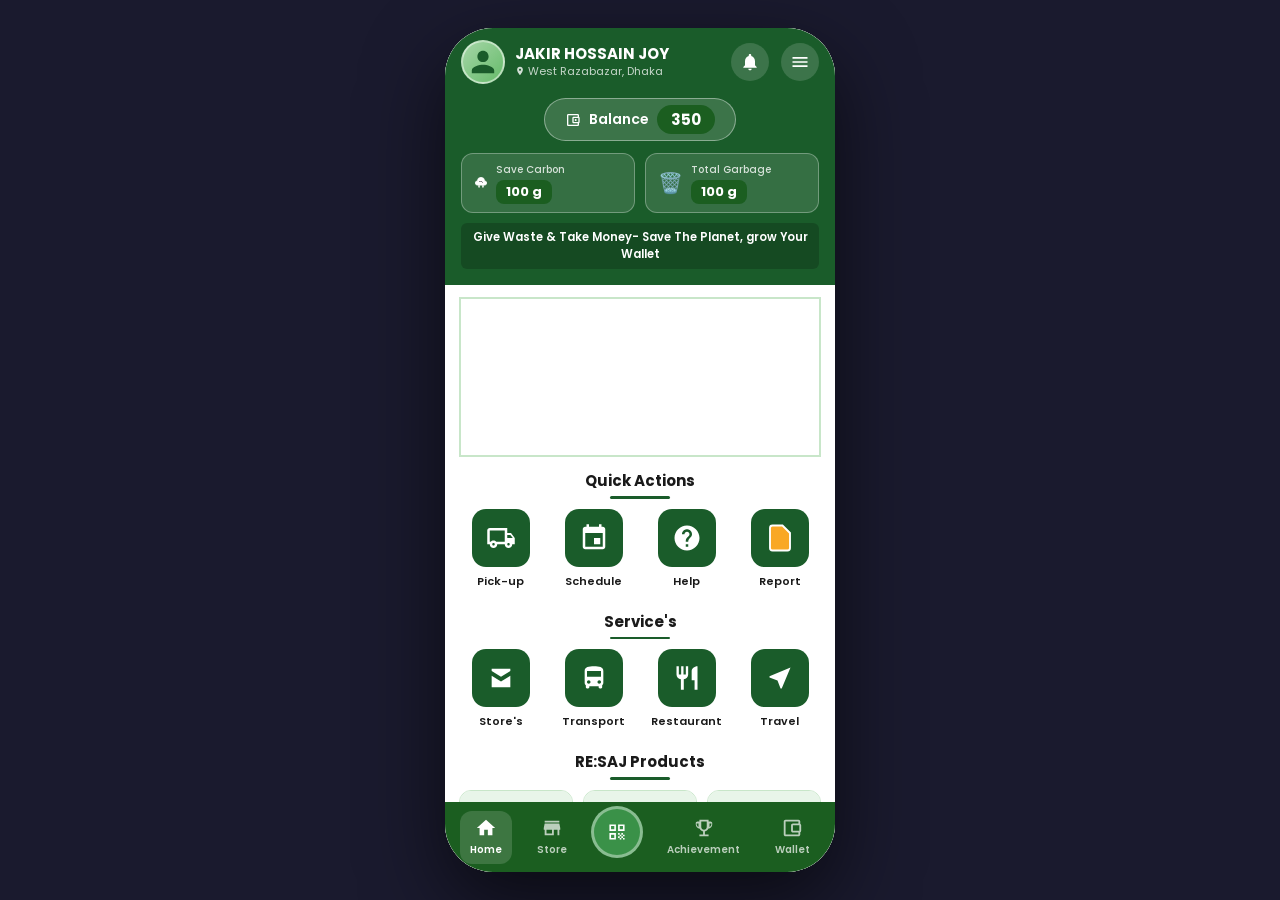
==== commit 43ed4692: "Refactor video banner and update store icon Updated the video banner to use an image instead of a so" ====
--- a/resaj-app.html
+++ b/resaj-app.html
@@ -216,7 +216,7 @@
   /* ===== VIDEO BANNER ===== */
   .video-banner {
     margin: 12px 14px;
-    background: #d4ecd4;
+    background: url(images/videobanner.png)
     border-radius: 14px;
     height: 160px;
     display: flex;
@@ -1467,11 +1467,7 @@
 
   <div class="scroll-content">
     <!-- Video Banner -->
-    <div class="video-banner">
-      <div class="play-btn">
-        <svg viewBox="0 0 24 24"><path d="M8 5v14l11-7z"/></svg>
-      </div>
-    </div>
+    <div class="video-banner"></div>
 
     <!-- Quick Actions -->
     <div class="quick-actions">
@@ -1592,22 +1588,8 @@
       <span class="nav-label">Home</span>
     </div>
 <div class="nav-item" onclick="showScreen('screen-store'); setNav(this)">
-  <svg viewBox="0 0 100 100" width="24" height="24" fill="currentColor">
-    <mask id="store-mask">
-      <rect width="100" height="100" fill="white" />
-      <rect x="25" y="55" width="20" height="30" fill="black" />
-      <rect x="50" y="55" width="25" height="20" fill="black" />
-      <text x="50" y="31" font-family="Arial, sans-serif" font-weight="900" font-size="16" fill="black" text-anchor="middle" letter-spacing="1">STORE</text>
-    </mask>
-    
-    <g mask="url(#store-mask)">
-      <rect x="15" y="85" width="70" height="5" rx="2" />
-      <rect x="20" y="50" width="60" height="35" />
-      <rect x="18" y="15" width="64" height="20" rx="2" />
-      <path d="M18 35h64v10c0 4.42-3.58 8-8 8s-8-3.58-8-8c0 4.42-3.58 8-8 8s-8-3.58-8-8c0 4.42-3.58 8-8 8s-8-3.58-8-8v-10z" />
-    </g>
-  </svg>
-  <span>Store</span>
+  <svg viewBox="0 0 24 24"><path d="M20 4H4v2h16V4zm1 10v-2l-1-5H4l-1 5v2h1v6h10v-6h4v6h2v-6h1zm-9 4H6v-4h6v4z"/></svg>
+  <span class="nav-label">Store</span>
 </div>
     <div class="nav-scan-wrap" onclick="showScreen('screen-scan')">
       <svg viewBox="0 0 24 24"><path d="M9.5 6.5v3h-3v-3h3M11 5H5v6h6V5zm-1.5 9.5v3h-3v-3h3M11 13H5v6h6v-6zm6.5-6.5v3h-3v-3h3M19 5h-6v6h6V5zm-6 8h1.5v1.5H13V13zm1.5 1.5H16V16h-1.5v-1.5zM16 13h1.5v1.5H16V13zm-3 3h1.5v1.5H13V16zm1.5 1.5H16V19h-1.5v-1.5zM16 16h1.5v1.5H16V16zm1.5-1.5H19V16h-1.5v-1.5zm0 3H19V19h-1.5v-1.5z"/></svg>
@@ -1716,7 +1698,7 @@
       <span class="nav-label">Home</span>
     </div>
     <div class="nav-item active" onclick="setNav(this)">
-      <svg viewBox="0 0 24 24"><path d="M19.36 10.04C18.67 6.59 15.64 4 12 4 9.11 4 6.6 5.64 5.35 8.04 2.34 8.36 0 10.91 0 14c0 3.31 2.69 6 6 6h13c2.76 0 5-2.24 5-5 0-2.64-2.05-4.78-4.64-4.96z"/></svg>
+      <svg viewBox="0 0 24 24"><path d="M20 4H4v2h16V4zm1 10v-2l-1-5H4l-1 5v2h1v6h10v-6h4v6h2v-6h1zm-9 4H6v-4h6v4z"/></svg>
       <span class="nav-label">Store</span>
     </div>
     <div class="nav-scan-wrap" onclick="showScreen('screen-scan')">
@@ -1816,7 +1798,7 @@
 
   <div class="bottom-nav">
     <div class="nav-item" onclick="showScreen('screen-home')"><svg viewBox="0 0 24 24"><path d="M10 20v-6h4v6h5v-8h3L12 3 2 12h3v8z"/></svg><span class="nav-label">Home</span></div>
-    <div class="nav-item" onclick="showScreen('screen-store')"><svg viewBox="0 0 24 24"><path d="M19.36 10.04C18.67 6.59 15.64 4 12 4 9.11 4 6.6 5.64 5.35 8.04 2.34 8.36 0 10.91 0 14c0 3.31 2.69 6 6 6h13c2.76 0 5-2.24 5-5 0-2.64-2.05-4.78-4.64-4.96z"/></svg><span class="nav-label">Store</span></div>
+    <div class="nav-item" onclick="showScreen('screen-store')"><svg viewBox="0 0 24 24"><path d="M20 4H4v2h16V4zm1 10v-2l-1-5H4l-1 5v2h1v6h10v-6h4v6h2v-6h1zm-9 4H6v-4h6v4z"/></svg><span class="nav-label">Store</span></div>
     <div class="nav-scan-wrap active-scan" style="background:rgba(255,255,255,0.3)" onclick="showToast('Scanner active')">
       <svg viewBox="0 0 24 24"><path d="M9.5 6.5v3h-3v-3h3M11 5H5v6h6V5zm-1.5 9.5v3h-3v-3h3M11 13H5v6h6v-6zm6.5-6.5v3h-3v-3h3M19 5h-6v6h6V5zm-6 8h1.5v1.5H13V13zm1.5 1.5H16V16h-1.5v-1.5zM16 13h1.5v1.5H16V13zm-3 3h1.5v1.5H13V16zm1.5 1.5H16V19h-1.5v-1.5zM16 16h1.5v1.5H16V16zm1.5-1.5H19V16h-1.5v-1.5zm0 3H19V19h-1.5v-1.5z"/></svg>
     </div>
@@ -1952,7 +1934,7 @@
 
   <div class="bottom-nav">
     <div class="nav-item" onclick="showScreen('screen-home')"><svg viewBox="0 0 24 24"><path d="M10 20v-6h4v6h5v-8h3L12 3 2 12h3v8z"/></svg><span class="nav-label">Home</span></div>
-    <div class="nav-item" onclick="showScreen('screen-store')"><svg viewBox="0 0 24 24"><path d="M19.36 10.04C18.67 6.59 15.64 4 12 4 9.11 4 6.6 5.64 5.35 8.04 2.34 8.36 0 10.91 0 14c0 3.31 2.69 6 6 6h13c2.76 0 5-2.24 5-5 0-2.64-2.05-4.78-4.64-4.96z"/></svg><span class="nav-label">Store</span></div>
+    <div class="nav-item" onclick="showScreen('screen-store')"><svg viewBox="0 0 24 24"><path d="M20 4H4v2h16V4zm1 10v-2l-1-5H4l-1 5v2h1v6h10v-6h4v6h2v-6h1zm-9 4H6v-4h6v4z"/></svg><span class="nav-label">Store</span></div>
     <div class="nav-scan-wrap" onclick="showScreen('screen-scan')"><svg viewBox="0 0 24 24"><path d="M9.5 6.5v3h-3v-3h3M11 5H5v6h6V5zm-1.5 9.5v3h-3v-3h3M11 13H5v6h6v-6zm6.5-6.5v3h-3v-3h3M19 5h-6v6h6V5zm-6 8h1.5v1.5H13V13zm1.5 1.5H16V16h-1.5v-1.5zM16 13h1.5v1.5H16V13zm-3 3h1.5v1.5H13V16zm1.5 1.5H16V19h-1.5v-1.5zM16 16h1.5v1.5H16V16zm1.5-1.5H19V16h-1.5v-1.5zm0 3H19V19h-1.5v-1.5z"/></svg></div>
     <div class="nav-item active"><svg viewBox="0 0 24 24"><path d="M19 5h-2V3H7v2H5c-1.1 0-2 .9-2 2v1c0 2.55 1.92 4.63 4.39 4.94.63 1.5 1.98 2.63 3.61 2.96V19H7v2h10v-2h-4v-3.1c1.63-.33 2.98-1.46 3.61-2.96C19.08 12.63 21 10.55 21 8V7c0-1.1-.9-2-2-2z"/></svg><span class="nav-label">Achievement</span></div>
     <div class="nav-item" onclick="showScreen('screen-wallet')"><svg viewBox="0 0 24 24"><path d="M21 7.28V5c0-1.1-.9-2-2-2H5c-1.11 0-2 .9-2 2v14c0 1.1.89 2 2 2h14c1.1 0 2-.9 2-2v-2.28A2 2 0 0022 15V9a2 2 0 00-1-1.72z"/></svg><span class="nav-label">Wallet</span></div>
@@ -2007,7 +1989,7 @@
 
   <div class="bottom-nav">
     <div class="nav-item" onclick="showScreen('screen-home')"><svg viewBox="0 0 24 24"><path d="M10 20v-6h4v6h5v-8h3L12 3 2 12h3v8z"/></svg><span class="nav-label">Home</span></div>
-    <div class="nav-item" onclick="showScreen('screen-store')"><svg viewBox="0 0 24 24"><path d="M19.36 10.04C18.67 6.59 15.64 4 12 4 9.11 4 6.6 5.64 5.35 8.04 2.34 8.36 0 10.91 0 14c0 3.31 2.69 6 6 6h13c2.76 0 5-2.24 5-5 0-2.64-2.05-4.78-4.64-4.96z"/></svg><span class="nav-label">Store</span></div>
+    <div class="nav-item" onclick="showScreen('screen-store')"><svg viewBox="0 0 24 24"><path d="M20 4H4v2h16V4zm1 10v-2l-1-5H4l-1 5v2h1v6h10v-6h4v6h2v-6h1zm-9 4H6v-4h6v4z"/></svg><span class="nav-label">Store</span></div>
     <div class="nav-scan-wrap" onclick="showScreen('screen-scan')"><svg viewBox="0 0 24 24"><path d="M9.5 6.5v3h-3v-3h3M11 5H5v6h6V5zm-1.5 9.5v3h-3v-3h3M11 13H5v6h6v-6zm6.5-6.5v3h-3v-3h3M19 5h-6v6h6V5zm-6 8h1.5v1.5H13V13zm1.5 1.5H16V16h-1.5v-1.5zM16 13h1.5v1.5H16V13zm-3 3h1.5v1.5H13V16zm1.5 1.5H16V19h-1.5v-1.5zM16 16h1.5v1.5H16V16zm1.5-1.5H19V16h-1.5v-1.5zm0 3H19V19h-1.5v-1.5z"/></svg></div>
     <div class="nav-item" onclick="showScreen('screen-achievement')"><svg viewBox="0 0 24 24"><path d="M19 5h-2V3H7v2H5c-1.1 0-2 .9-2 2v1c0 2.55 1.92 4.63 4.39 4.94.63 1.5 1.98 2.63 3.61 2.96V19H7v2h10v-2h-4v-3.1c1.63-.33 2.98-1.46 3.61-2.96C19.08 12.63 21 10.55 21 8V7c0-1.1-.9-2-2-2z"/></svg><span class="nav-label">Achievement</span></div>
     <div class="nav-item active"><svg viewBox="0 0 24 24"><path d="M21 7.28V5c0-1.1-.9-2-2-2H5c-1.11 0-2 .9-2 2v14c0 1.1.89 2 2 2h14c1.1 0 2-.9 2-2v-2.28A2 2 0 0022 15V9a2 2 0 00-1-1.72z"/></svg><span class="nav-label">Wallet</span></div>
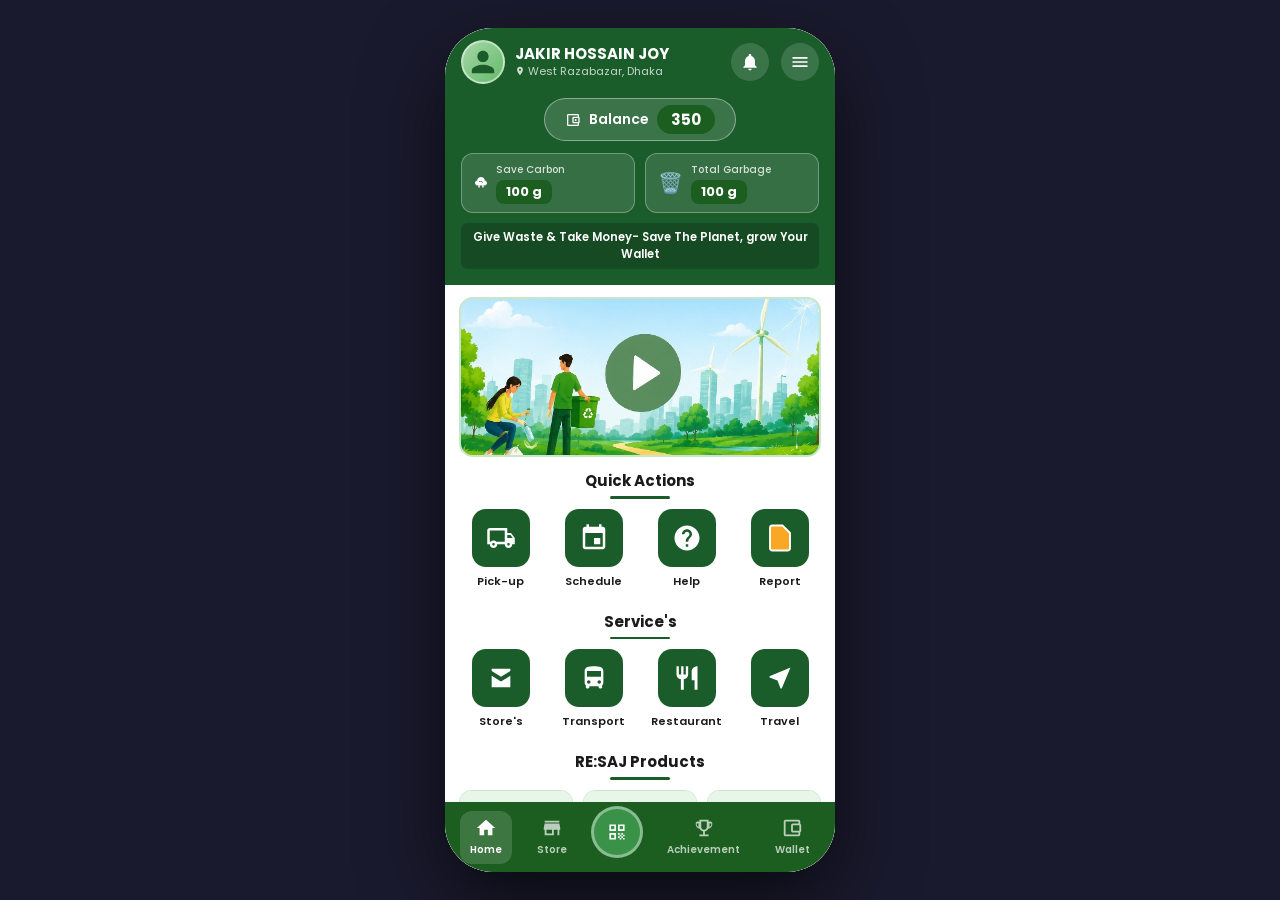
==== commit 08e5d07c: "Fix background property for video banner" ====
--- a/resaj-app.html
+++ b/resaj-app.html
@@ -216,7 +216,7 @@
   /* ===== VIDEO BANNER ===== */
   .video-banner {
     margin: 12px 14px;
-    background: url(images/videobanner.png)
+    background: url('images/video-banner.jpg') center/cover no-repeat;
     border-radius: 14px;
     height: 160px;
     display: flex;
